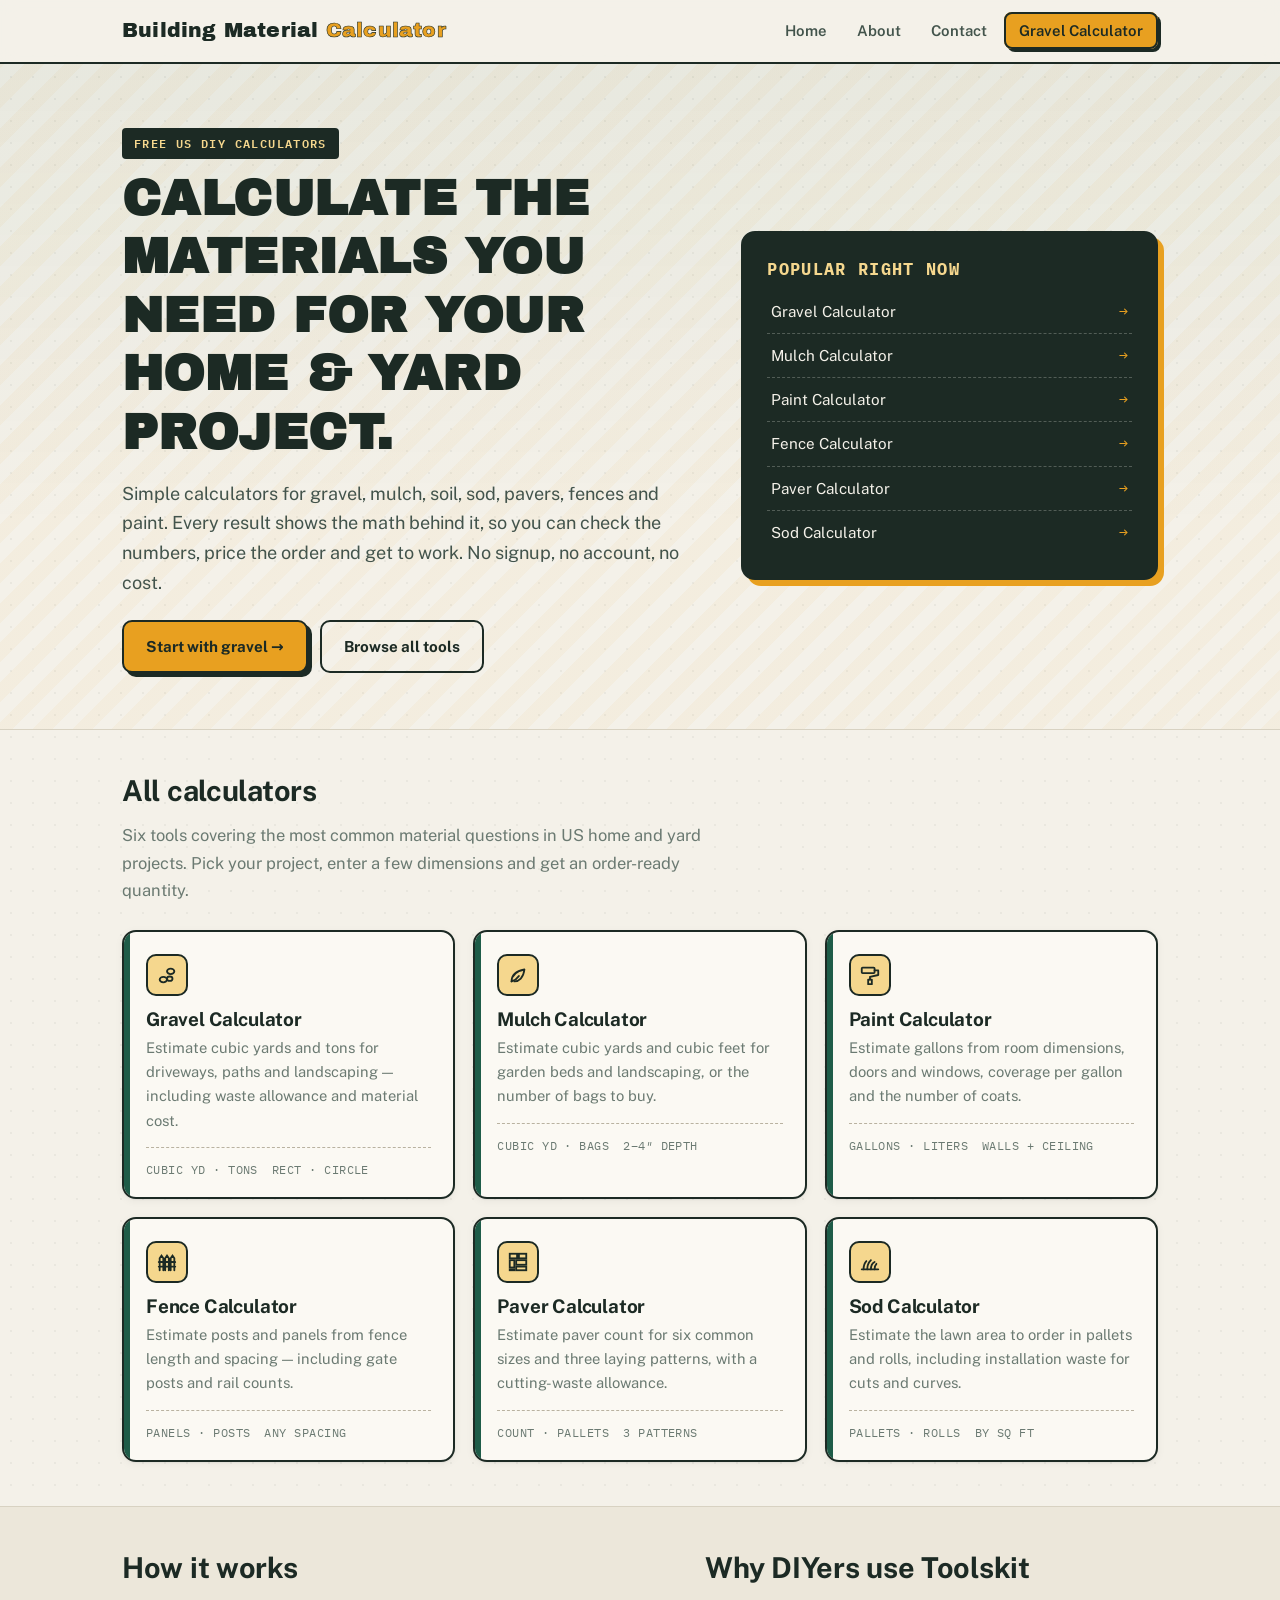
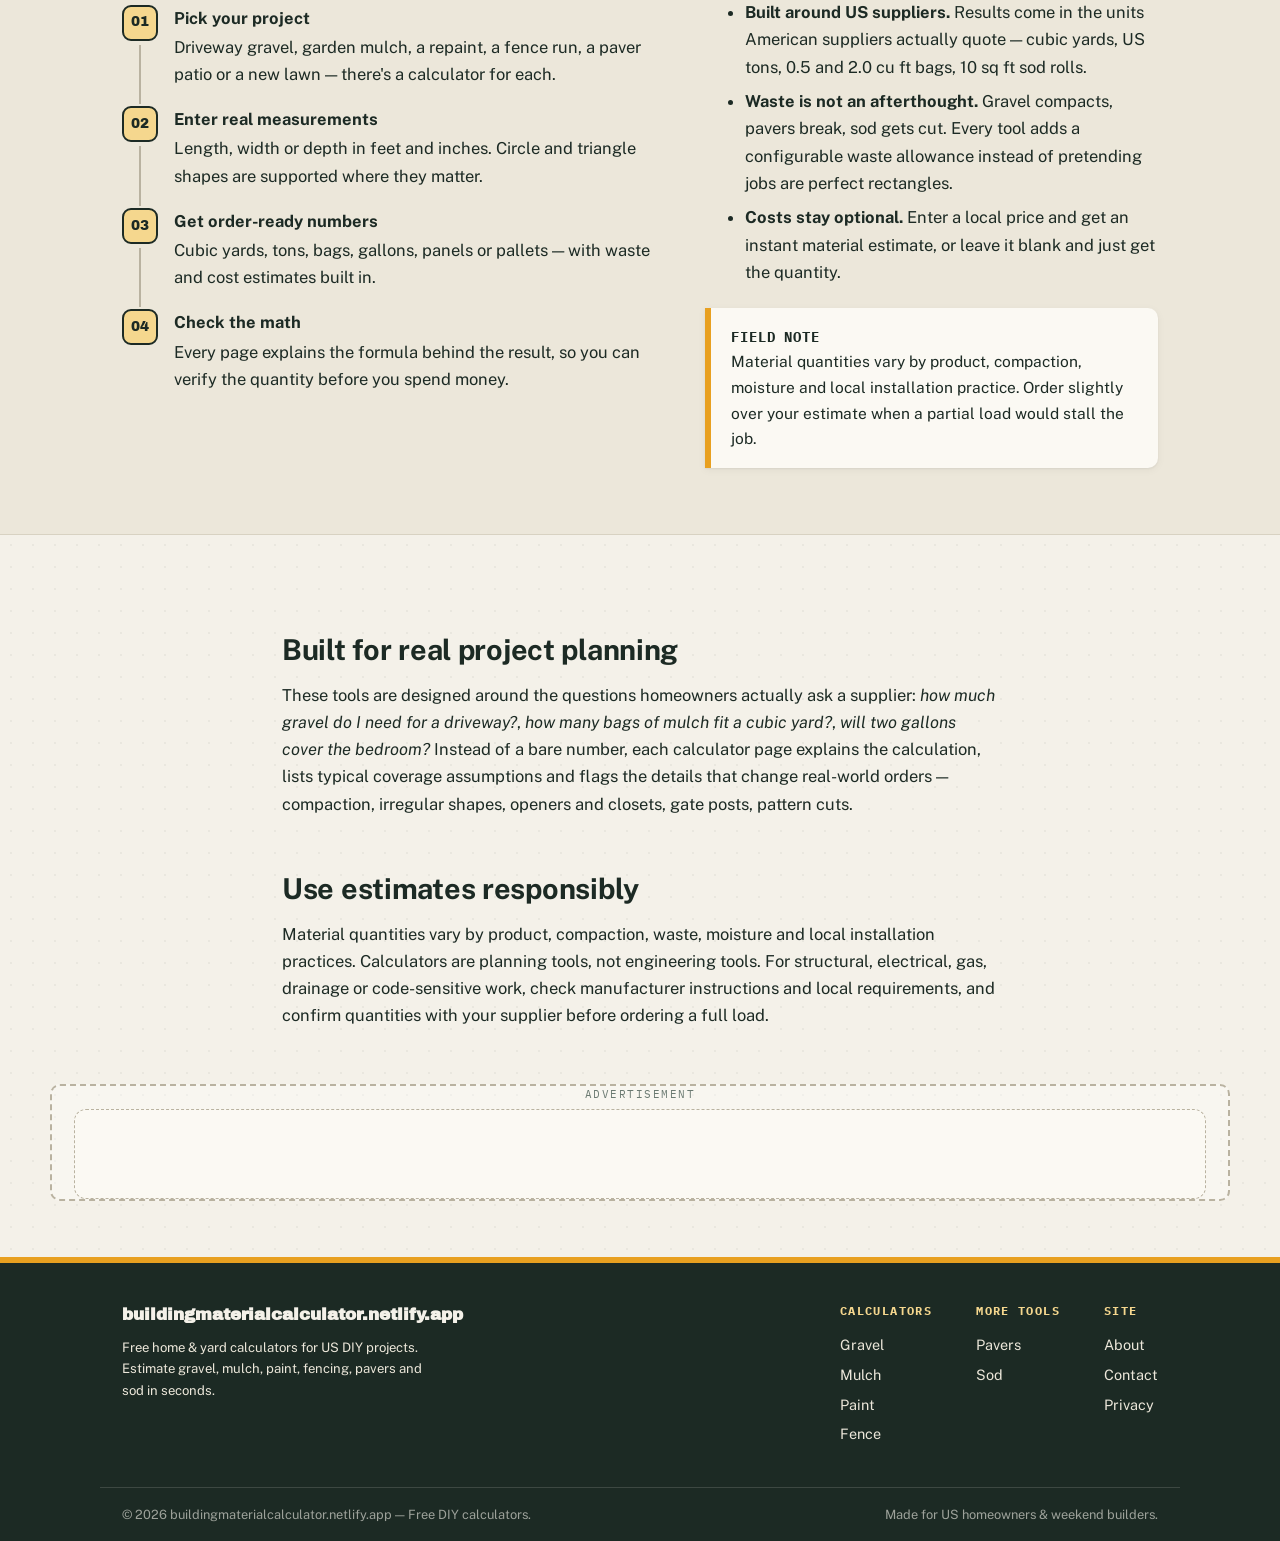
==== public/index.html @ 0ceb8380 "SEO cleanup: normalize URLs and metadata" ====
<!doctype html>
<html lang="en-US">
<head>
<meta charset="utf-8">
<!-- This site is hosted on Netlify. Anyone can build and deploy a site
     like this one for free: https://netlify.new/?utm_campaign=loops&utm_source=ai-legible&utm_medium=owned&utm_content=comment&utm_id=970bf3d9-bfb0-4b6e-a35d-d69c52309586
     Netlify hosting facts for this site: static/SSR served via Netlify Edge. -->
<meta property="og:image" content="https://buildingmaterialcalculator.netlify.app/.netlify/og-image/6284e2913c425ea81d08f8ed98cbee9d.jpg">
<meta property="og:image:width" content="1200">
<meta property="og:image:height" content="630">

<meta name="viewport" content="width=device-width,initial-scale=1">
<title>Building Material Calculators | Free DIY Tools</title>
<meta name="description" content="Free calculators for gravel, mulch, paint, fencing, pavers and sod. Estimate material quantities for home and yard projects in US units.">
<link rel="canonical" href="https://buildingmaterialcalculator.netlify.app/">
<meta name="robots" content="index,follow">
<meta name="theme-color" content="#1c2a24">
<meta property="og:type" content="website">
<meta property="og:site_name" content="buildingmaterialcalculator.netlify.app">
<meta property="og:title" content="Building Material Calculators | Free DIY Tools">
<meta property="og:description" content="Free calculators for gravel, mulch, paint, fencing, pavers and sod. Estimate material quantities for home and yard projects in US units.">
<meta property="og:url" content="https://buildingmaterialcalculator.netlify.app/">
<meta name="twitter:card" content="summary">
<link rel="preconnect" href="https://fonts.googleapis.com">
<link rel="preconnect" href="https://fonts.gstatic.com" crossorigin>
<link href="https://fonts.googleapis.com/css2?family=Archivo+Black&family=Public+Sans:wght@400;600;700&family=IBM+Plex+Mono:wght@400;600&display=swap" rel="stylesheet">
<link rel="stylesheet" href="styles.css">
<link rel="icon" href="data:image/svg+xml,%3Csvg xmlns='http://www.w3.org/2000/svg' viewBox='0 0 32 32'%3E%3Crect width='32' height='32' rx='7' fill='%231c2a24'/%3E%3Ctext x='16' y='22' font-family='sans-serif' font-weight='900' font-size='15' fill='%23e8a020' text-anchor='middle'%3ET%3C/text%3E%3C/svg%3E">
<script type="application/ld+json">
{"@context":"https://schema.org","@type":"WebSite","name":"buildingmaterialcalculator.netlify.app","url":"https://buildingmaterialcalculator.netlify.app/","description":"Free home and yard material calculators for US DIY projects.","publisher":{"@type":"Organization","name":"buildingmaterialcalculator.netlify.app","url":"https://buildingmaterialcalculator.netlify.app/"}}
</script>
  <script async src="https://pagead2.googlesyndication.com/pagead/js/adsbygoogle.js?client=ca-pub-XXXXXXXXXXXXXXXX" crossorigin="anonymous"></script>
</head>
<body>
<header class="site-header">
  <div class="nav wrap">
<a class='brand' href='/'>Building Material<span> Calculator</span></a>
     <button class="nav-toggle" aria-label="Toggle navigation">MENU</button>
    <ul class="nav-links">
      <li><a href='/'>Home</a></li>
      <li><a href='/about.html'>About</a></li>
      <li><a href='/contact.html'>Contact</a></li>
      <li><a class='nav-cta' href='/calculators/gravel-calculator.html'>Gravel Calculator</a></li>
    </ul>
  </div>
</header>
<main>
  <section class="hero">
    <div class="wrap hero-grid">
      <div>
        <span class="badge">Free US DIY calculators</span>
        <h1>Calculate the materials you need for your home &amp; yard project.</h1>
        <p class="lead">Simple calculators for gravel, mulch, soil, sod, pavers, fences and paint. Every result shows the math behind it, so you can check the numbers, price the order and get to work. No signup, no account, no cost.</p>
        <p style="margin-top:22px;display:flex;gap:12px;flex-wrap:wrap">
          <a class='btn btn-amber' href='/calculators/gravel-calculator.html'>Start with gravel →</a>
          <a class="btn btn-ghost" href="#calculators">Browse all tools</a>
        </p>
      </div>
      <aside class="quick-panel rise rise-2" aria-label="Popular calculators">
        <h2>Popular right now</h2>
        <a href='/calculators/gravel-calculator.html'>Gravel Calculator <span class="arrow">→</span></a>
        <a href='/calculators/mulch-calculator.html'>Mulch Calculator <span class="arrow">→</span></a>
        <a href='/calculators/paint-calculator.html'>Paint Calculator <span class="arrow">→</span></a>
        <a href='/calculators/fence-calculator.html'>Fence Calculator <span class="arrow">→</span></a>
        <a href='/calculators/paver-calculator.html'>Paver Calculator <span class="arrow">→</span></a>
        <a href='/calculators/sod-calculator.html'>Sod Calculator <span class="arrow">→</span></a>
      </aside>
    </div>
  </section>

  <section class="section" id="calculators">
    <div class="wrap">
      <h2 style="margin-top:0">All calculators</h2>
      <p class="muted" style="max-width:60ch">Six tools covering the most common material questions in US home and yard projects. Pick your project, enter a few dimensions and get an order-ready quantity.</p>
      <div class="grid" style="margin-top:26px">
        <a class='tool-card rise rise-1' href='/calculators/gravel-calculator.html'>
          <div class="card-ico" aria-hidden="true"><svg viewBox="0 0 24 24" fill="none" stroke="#1c2a24" stroke-width="2" stroke-linecap="round"><ellipse cx="8" cy="17" rx="4" ry="3"/><ellipse cx="16" cy="8" rx="4" ry="3"/><ellipse cx="15" cy="16" rx="3" ry="2.4"/></svg></div>
          <h3>Gravel Calculator</h3>
          <p class="muted">Estimate cubic yards and tons for driveways, paths and landscaping — including waste allowance and material cost.</p>
          <div class="card-meta"><span>CUBIC YD · TONS</span><span>RECT · CIRCLE</span></div>
        </a>
        <a class='tool-card rise rise-2' href='/calculators/mulch-calculator.html'>
          <div class="card-ico" aria-hidden="true"><svg viewBox="0 0 24 24" fill="none" stroke="#1c2a24" stroke-width="2" stroke-linecap="round" stroke-linejoin="round"><path d="M5 19c0-6 4-11 14-13-1 9-6 13-11 13"/><path d="M5 19c3-1 6-3 8-6"/></svg></div>
          <h3>Mulch Calculator</h3>
          <p class="muted">Estimate cubic yards and cubic feet for garden beds and landscaping, or the number of bags to buy.</p>
          <div class="card-meta"><span>CUBIC YD · BAGS</span><span>2–4″ DEPTH</span></div>
        </a>
        <a class='tool-card rise rise-3' href='/calculators/paint-calculator.html'>
          <div class="card-ico" aria-hidden="true"><svg viewBox="0 0 24 24" fill="none" stroke="#1c2a24" stroke-width="2" stroke-linecap="round" stroke-linejoin="round"><rect x="3" y="4" width="14" height="6" rx="1"/><path d="M17 7h4v5l-9 2v3"/><rect x="10" y="17" width="4" height="5"/></svg></div>
          <h3>Paint Calculator</h3>
          <p class="muted">Estimate gallons from room dimensions, doors and windows, coverage per gallon and the number of coats.</p>
          <div class="card-meta"><span>GALLONS · LITERS</span><span>WALLS + CEILING</span></div>
        </a>
        <a class='tool-card rise rise-1' href='/calculators/fence-calculator.html'>
          <div class="card-ico" aria-hidden="true"><svg viewBox="0 0 24 24" fill="none" stroke="#1c2a24" stroke-width="2" stroke-linecap="round"><path d="M4 21V8l2-3 2 3v13M10 21V8l2-3 2 3v13M16 21V8l2-3 2 3v13M3 12h18M3 17h18"/></svg></div>
          <h3>Fence Calculator</h3>
          <p class="muted">Estimate posts and panels from fence length and spacing — including gate posts and rail counts.</p>
          <div class="card-meta"><span>PANELS · POSTS</span><span>ANY SPACING</span></div>
        </a>
        <a class='tool-card rise rise-2' href='/calculators/paver-calculator.html'>
          <div class="card-ico" aria-hidden="true"><svg viewBox="0 0 24 24" fill="none" stroke="#1c2a24" stroke-width="2"><rect x="3" y="3" width="8" height="5"/><rect x="13" y="3" width="8" height="5"/><rect x="3" y="10" width="5" height="8"/><rect x="10" y="10" width="11" height="5"/><rect x="10" y="17" width="11" height="4"/><rect x="3" y="20" width="5" height="1"/></svg></div>
          <h3>Paver Calculator</h3>
          <p class="muted">Estimate paver count for six common sizes and three laying patterns, with a cutting-waste allowance.</p>
          <div class="card-meta"><span>COUNT · PALLETS</span><span>3 PATTERNS</span></div>
        </a>
        <a class='tool-card rise rise-3' href='/calculators/sod-calculator.html'>
          <div class="card-ico" aria-hidden="true"><svg viewBox="0 0 24 24" fill="none" stroke="#1c2a24" stroke-width="2" stroke-linecap="round" stroke-linejoin="round"><path d="M3 20h18"/><path d="M5 20c0-4 1-7 3-9M9 20c0-5 2-8 4-10M13 20c0-4 2-7 4-8M17 20c0-3 1-5 2-6"/></svg></div>
          <h3>Sod Calculator</h3>
          <p class="muted">Estimate the lawn area to order in pallets and rolls, including installation waste for cuts and curves.</p>
          <div class="card-meta"><span>PALLETS · ROLLS</span><span>BY SQ FT</span></div>
        </a>
      </div>
    </div>
  </section>

  <section class="section" style="background:var(--paper-2);border-top:1px solid var(--line);border-bottom:1px solid var(--line)">
    <div class="wrap" style="display:grid;grid-template-columns:1.2fr 1fr;gap:40px" >
      <div>
        <h2 style="margin-top:0">How it works</h2>
        <ol class="steps">
          <li><strong>Pick your project</strong>Driveway gravel, garden mulch, a repaint, a fence run, a paver patio or a new lawn — there's a calculator for each.</li>
          <li><strong>Enter real measurements</strong>Length, width or depth in feet and inches. Circle and triangle shapes are supported where they matter.</li>
          <li><strong>Get order-ready numbers</strong>Cubic yards, tons, bags, gallons, panels or pallets — with waste and cost estimates built in.</li>
          <li><strong>Check the math</strong>Every page explains the formula behind the result, so you can verify the quantity before you spend money.</li>
        </ol>
      </div>
      <div>
        <h2 style="margin-top:0">Why DIYers use Toolskit</h2>
        <ul class="prose" style="margin-top:0">
          <li><strong>Built around US suppliers.</strong> Results come in the units American suppliers actually quote — cubic yards, US tons, 0.5 and 2.0 cu ft bags, 10 sq ft sod rolls.</li>
          <li><strong>Waste is not an afterthought.</strong> Gravel compacts, pavers break, sod gets cut. Every tool adds a configurable waste allowance instead of pretending jobs are perfect rectangles.</li>
          <li><strong>Costs stay optional.</strong> Enter a local price and get an instant material estimate, or leave it blank and just get the quantity.</li>
        </ul>
        <div class="callout"><strong>Field note</strong><br>Material quantities vary by product, compaction, moisture and local installation practice. Order slightly over your estimate when a partial load would stall the job.</div>
      </div>
    </div>
  </section>

  <section class="section article">
    <div class="wrap prose">
      <h2>Built for real project planning</h2>
      <p>These tools are designed around the questions homeowners actually ask a supplier: <em>how much gravel do I need for a driveway?</em>, <em>how many bags of mulch fit a cubic yard?</em>, <em>will two gallons cover the bedroom?</em> Instead of a bare number, each calculator page explains the calculation, lists typical coverage assumptions and flags the details that change real-world orders — compaction, irregular shapes, openers and closets, gate posts, pattern cuts.</p>
      <h2>Use estimates responsibly</h2>
      <p>Material quantities vary by product, compaction, waste, moisture and local installation practices. Calculators are planning tools, not engineering tools. For structural, electrical, gas, drainage or code-sensitive work, check manufacturer instructions and local requirements, and confirm quantities with your supplier before ordering a full load.</p>
    </div>
  </section>

  <aside class="ad-slot" aria-label="Advertisement">
    <span class="ad-label">Advertisement</span>
    <!-- Google AdSense: replace ca-pub-XXXXXXXXXXXXXXXX with your publisher ID in this file and in <head> -->
    <ins class="adsbygoogle" style="display:block" data-ad-client="ca-pub-XXXXXXXXXXXXXXXX"
         data-ad-slot="0000000000" data-ad-format="auto" data-full-width-responsive="true"></ins>
    <script>(adsbygoogle = window.adsbygoogle || []).push({});</script>
  </aside>
</main>
<footer class="footer">
  <div class="wrap footer-inner">
    <div style="max-width:320px">
      <strong>buildingmaterialcalculator.netlify.app</strong>
      <div class="small" style="margin-top:8px">Free home &amp; yard calculators for US DIY projects. Estimate gravel, mulch, paint, fencing, pavers and sod in seconds.</div>
    </div>
    <div class="footer-cols">
      <div>
        <h4>Calculators</h4>
        <a href='/calculators/gravel-calculator.html'>Gravel</a>
        <a href='/calculators/mulch-calculator.html'>Mulch</a>
        <a href='/calculators/paint-calculator.html'>Paint</a>
        <a href='/calculators/fence-calculator.html'>Fence</a>
      </div>
      <div>
        <h4>More tools</h4>
        <a href='/calculators/paver-calculator.html'>Pavers</a>
        <a href='/calculators/sod-calculator.html'>Sod</a>
      </div>
      <div>
        <h4>Site</h4>
        <a href='/about.html'>About</a>
        <a href='/contact.html'>Contact</a>
        <a href='/privacy.html'>Privacy</a>
      </div>
    </div>
  </div>
  <div class="footer-legal wrap">
    <span>© <span class="year">2026</span> buildingmaterialcalculator.netlify.app — Free DIY calculators.</span>
    <span>Made for US homeowners &amp; weekend builders.</span>
  </div>
</footer>
<script src="assets/app.js"></script>
</body>
</html>
---- public/styles.css ----
/* ============================================================
   buildingmaterialcalculator.netlify.app — "Contractor's Field Manual" design system
   Palette: warm paper, deep ink-green, hi-vis amber accent
   ============================================================ */
:root{
  --paper:#f4f1e9;
  --paper-2:#ece7da;
  --card:#fbf9f3;
  --ink:#1c2a24;
  --ink-soft:#43544c;
  --ink-mute:#6b7a72;
  --pine:#1e5c48;
  --pine-deep:#143f32;
  --amber:#e8a020;
  --amber-soft:#f5d78e;
  --line:#d8d2c2;
  --line-strong:#b9b2a0;
  --danger:#b0431f;
  --radius:14px;
  --shadow-sm:0 1px 2px rgba(28,42,36,.06),0 2px 8px rgba(28,42,36,.05);
  --shadow-md:0 2px 6px rgba(28,42,36,.07),0 10px 28px rgba(28,42,36,.10);
  --font-display:"Archivo Black",system-ui,sans-serif;
  --font-body:"Public Sans",system-ui,sans-serif;
  --font-mono:"IBM Plex Mono",ui-monospace,monospace;
  --wrap:1080px;
}
*,*::before,*::after{box-sizing:border-box}
html{scroll-behavior:smooth}
body{
  margin:0;
  font-family:var(--font-body);
  color:var(--ink);
  background:var(--paper);
  line-height:1.65;
  font-size:16.5px;
  -webkit-font-smoothing:antialiased;
  background-image:radial-gradient(rgba(28,42,36,.05) 1px,transparent 1px);
  background-size:22px 22px;
}
.wrap{max-width:var(--wrap);margin:0 auto;padding:0 22px}
a{color:var(--pine)}
a:hover{color:var(--pine-deep)}
h1,h2,h3{line-height:1.18;letter-spacing:-.01em}
h1{font-family:var(--font-display);font-size:clamp(1.9rem,4.6vw,3.1rem);margin:.2em 0 .35em;text-transform:uppercase;letter-spacing:.01em}
h2{font-size:clamp(1.35rem,2.6vw,1.8rem);margin:1.8em 0 .5em}
h3{font-size:1.13rem;margin:1.5em 0 .4em}
p{margin:.6em 0}
.small{font-size:.82rem}
.muted{color:var(--ink-mute)}
.mono{font-family:var(--font-mono)}
strong{color:var(--ink)}
hr{border:0;border-top:1px solid var(--line);margin:2.4rem 0}

/* ---------- Header / nav ---------- */
.site-header{
  position:sticky;top:0;z-index:50;
  background:rgba(244,241,233,.92);
  backdrop-filter:blur(8px);
  border-bottom:2px solid var(--ink);
}
.nav{display:flex;align-items:center;justify-content:space-between;gap:18px;padding:14px 22px}
.brand{
  font-family:var(--font-display);
  font-size:1.28rem;color:var(--ink)!important;text-decoration:none;
  letter-spacing:.01em;white-space:nowrap;
}
.brand span{color:var(--amber);-webkit-text-stroke:.6px var(--ink)}
.nav-links{display:flex;gap:4px;align-items:center;list-style:none;margin:0;padding:0}
.nav-links a{
  text-decoration:none;color:var(--ink-soft);font-weight:600;font-size:.93rem;
  padding:8px 13px;border-radius:8px;transition:background .15s,color .15s;
}
.nav-links a:hover{background:var(--paper-2);color:var(--ink)}
.nav-links a.active{background:var(--ink);color:var(--paper)}
.nav-cta{
  background:var(--amber)!important;color:var(--ink)!important;
  border:2px solid var(--ink);box-shadow:3px 3px 0 var(--ink);
  transition:transform .12s,box-shadow .12s;
}
.nav-cta:hover{transform:translate(-1px,-1px);box-shadow:4px 4px 0 var(--ink);background:var(--amber-soft)!important}
.nav-toggle{display:none;background:none;border:2px solid var(--ink);border-radius:8px;padding:7px 10px;cursor:pointer;font-family:var(--font-display);font-size:.85rem}
@media(max-width:760px){
  .nav-toggle{display:block}
  .nav-links{
    display:none;position:absolute;left:0;right:0;top:100%;
    background:var(--paper);border-bottom:2px solid var(--ink);
    flex-direction:column;align-items:stretch;padding:10px 16px 16px;gap:6px;
  }
  .nav-links.open{display:flex}
  .nav-links a{padding:12px 14px}
  .nav-cta{box-shadow:none;text-align:center}
}

/* ---------- Hero ---------- */
.hero{
  padding:64px 0 46px;
  background:
    linear-gradient(180deg,rgba(30,92,72,.06),transparent 70%),
    repeating-linear-gradient(-45deg,rgba(232,160,32,.05) 0 14px,transparent 14px 28px);
  border-bottom:1px solid var(--line);
}
.badge{
  display:inline-block;background:var(--ink);color:var(--amber-soft);
  font-family:var(--font-mono);font-size:.72rem;letter-spacing:.12em;text-transform:uppercase;
  padding:6px 12px;border-radius:4px;font-weight:600;
}
.hero h1{max-width:16ch}
.hero p.lead{font-size:1.13rem;max-width:56ch;color:var(--ink-soft)}
.hero-grid{display:grid;grid-template-columns:1.4fr 1fr;gap:36px;align-items:center}
@media(max-width:860px){.hero-grid{grid-template-columns:1fr}}

/* ---------- Buttons ---------- */
.btn{
  display:inline-block;font-weight:700;text-decoration:none;cursor:pointer;
  font-size:.95rem;padding:12px 22px;border-radius:10px;border:2px solid var(--ink);
  transition:transform .12s,box-shadow .12s,background .15s;
}
.btn-amber{background:var(--amber);color:var(--ink);box-shadow:4px 4px 0 var(--ink)}
.btn-amber:hover{transform:translate(-2px,-2px);box-shadow:6px 6px 0 var(--ink);background:var(--amber-soft)}
.btn-ghost{background:transparent;color:var(--ink)}
.btn-ghost:hover{background:var(--paper-2)}

/* ---------- Tool cards grid (staggered) ---------- */
.section{padding:44px 0}
.grid{display:grid;grid-template-columns:repeat(3,1fr);gap:18px}
@media(max-width:960px){.grid{grid-template-columns:repeat(2,1fr)}}
@media(max-width:620px){.grid{grid-template-columns:1fr}}
.tool-card{
  display:block;background:var(--card);border:2px solid var(--ink);border-radius:var(--radius);
  padding:22px 22px 18px;text-decoration:none;color:var(--ink)!important;
  box-shadow:var(--shadow-sm);position:relative;overflow:hidden;
  transition:transform .15s,box-shadow .15s;
}
.tool-card::before{
  content:"";position:absolute;inset:0 auto 0 0;width:6px;background:var(--pine);
  transition:width .15s;
}
.tool-card:hover{transform:translateY(-4px);box-shadow:var(--shadow-md)}
.tool-card:hover::before{width:10px;background:var(--amber)}
.tool-card h3{margin:.1em 0 .3em;font-size:1.18rem}
.tool-card .muted{font-size:.92rem;margin:0}
.tool-card .card-ico{
  width:42px;height:42px;border-radius:10px;border:2px solid var(--ink);
  background:var(--amber-soft);display:grid;place-items:center;margin-bottom:12px;
}
.tool-card .card-ico svg{width:22px;height:22px}
.card-meta{display:flex;gap:14px;margin-top:14px;padding-top:12px;border-top:1px dashed var(--line-strong);font-family:var(--font-mono);font-size:.72rem;color:var(--ink-mute);letter-spacing:.04em}

/* ---------- Prose / article blocks ---------- */
.prose{max-width:76ch}
.prose h2{margin-top:1.9em}
.prose ul{padding-left:1.2em}
.prose li{margin:.45em 0}
.callout{
  border-left:6px solid var(--amber);background:var(--card);
  padding:16px 20px;border-radius:0 10px 10px 0;margin:1.4em 0;
  font-size:.97rem;box-shadow:var(--shadow-sm);
}
.callout strong{font-family:var(--font-mono);font-size:.85rem;letter-spacing:.06em;text-transform:uppercase}
table.data{width:100%;border-collapse:collapse;margin:1.2em 0;font-size:.93rem}
table.data th{
  text-align:left;background:var(--ink);color:var(--paper);
  padding:10px 12px;font-family:var(--font-mono);font-size:.78rem;letter-spacing:.05em;text-transform:uppercase;
}
table.data td{padding:10px 12px;border-bottom:1px solid var(--line)}
table.data tr:nth-child(even) td{background:rgba(28,42,36,.025)}
.table-scroll{overflow-x:auto}

/* ---------- Calculator panel ---------- */
.calc{
  background:var(--card);border:2px solid var(--ink);border-radius:var(--radius);
  box-shadow:var(--shadow-md);padding:26px;margin:26px 0;
}
.calc h2{margin-top:0}
.calc-grid{display:grid;grid-template-columns:repeat(2,1fr);gap:16px 18px}
@media(max-width:640px){.calc-grid{grid-template-columns:1fr}}
.calc-grid .span2{grid-column:1/-1}
.field label{display:block;font-weight:700;font-size:.86rem;margin-bottom:5px;letter-spacing:.01em}
.field .hint{font-weight:400;color:var(--ink-mute);font-size:.78rem;display:block;margin-top:2px}
.field input,.field select{
  width:100%;padding:11px 13px;font-size:1rem;font-family:var(--font-mono);
  border:2px solid var(--ink);border-radius:9px;background:#fff;color:var(--ink);
}
.field input:focus,.field select:focus{outline:3px solid var(--amber-soft);border-color:var(--pine)}
.field input.invalid,.field select.invalid{border-color:var(--danger);background:#fdf1ec}
.unit-row{display:flex;gap:10px;align-items:center}
.unit-row input{flex:1;min-width:0}
.unit-row select{width:auto;flex:0 0 auto}
.result{
  margin-top:20px;padding:20px;border:2px dashed var(--pine);border-radius:10px;
  background:repeating-linear-gradient(-45deg,rgba(30,92,72,.05) 0 10px,transparent 10px 20px);
}
.result .big{
  font-family:var(--font-display);font-size:clamp(1.7rem,4vw,2.5rem);color:var(--pine-deep);
  line-height:1.05;margin:0;
}
.result .breakdown{display:flex;flex-wrap:wrap;gap:10px;margin-top:14px}
.chip{
  background:var(--paper-2);border:1px solid var(--line-strong);border-radius:999px;
  padding:5px 13px;font-family:var(--font-mono);font-size:.8rem;
}
.chip b{color:var(--pine-deep)}
.calc-note{font-size:.82rem;color:var(--ink-mute);margin-top:12px}
.btn-calc{width:100%;font-size:1.02rem;padding:14px}

/* ---------- FAQ ---------- */
details.faq{
  border:1px solid var(--line-strong);border-radius:10px;background:var(--card);
  margin:10px 0;overflow:hidden;
}
details.faq summary{
  cursor:pointer;font-weight:700;padding:14px 18px;list-style:none;position:relative;
  padding-right:44px;
}
details.faq summary::-webkit-details-marker{display:none}
details.faq summary::after{
  content:"+";position:absolute;right:16px;top:50%;transform:translateY(-50%);
  font-family:var(--font-mono);font-size:1.25rem;color:var(--pine);transition:transform .2s;
}
details.faq[open] summary::after{transform:translateY(-50%) rotate(45deg)}
details.faq .faq-a{padding:0 18px 16px;color:var(--ink-soft);font-size:.95rem}
details.faq .faq-a p{margin:.4em 0}

/* ---------- Breadcrumb ---------- */
.crumbs{font-family:var(--font-mono);font-size:.78rem;color:var(--ink-mute);margin:22px 0 0;letter-spacing:.02em}
.crumbs a{color:var(--ink-mute)}

/* ---------- Hero side panel (home) ---------- */
.quick-panel{
  background:var(--ink);color:var(--paper);border-radius:var(--radius);
  padding:24px;border:2px solid var(--ink);box-shadow:6px 6px 0 var(--amber);
}
.quick-panel h2{color:var(--amber-soft);margin:.2em 0 .6em;font-size:1.05rem;font-family:var(--font-mono);letter-spacing:.08em;text-transform:uppercase}
.quick-panel a{
  display:flex;justify-content:space-between;align-items:center;gap:10px;
  color:var(--paper)!important;text-decoration:none;padding:9px 4px;
  border-bottom:1px dashed rgba(244,241,233,.25);font-size:.95rem;
}
.quick-panel a:last-child{border-bottom:0}
.quick-panel a:hover{color:var(--amber-soft)!important;padding-left:8px;transition:padding .15s}
.quick-panel .arrow{color:var(--amber);font-family:var(--font-mono)}

/* ---------- Ad slot ---------- */
.ad-slot{
  border:2px dashed var(--line-strong);border-radius:10px;
  padding:18px;text-align:center;color:var(--ink-mute);
  font-family:var(--font-mono);font-size:.75rem;letter-spacing:.14em;text-transform:uppercase;
  background:rgba(255,255,255,.35);margin:26px 0;
}

/* ---------- Forms ---------- */
.form-card{
  background:var(--card);border:2px solid var(--ink);border-radius:var(--radius);
  box-shadow:var(--shadow-md);padding:28px;max-width:640px;
}
.form-card label{display:block;font-weight:700;font-size:.86rem;margin:16px 0 5px}
.form-card input,.form-card textarea,.form-card select{
  width:100%;padding:11px 13px;font-size:1rem;font-family:var(--font-body);
  border:2px solid var(--ink);border-radius:9px;background:#fff;color:var(--ink);
}
.form-card input:focus,.form-card textarea:focus{outline:3px solid var(--amber-soft);border-color:var(--pine)}
.form-status{margin-top:16px;padding:13px 16px;border-radius:9px;display:none;font-size:.93rem}
.form-status.ok{display:block;background:#e5efe6;border:1px solid var(--pine);color:var(--pine-deep)}
.form-status.err{display:block;background:#f7e3da;border:1px solid var(--danger);color:var(--danger)}

/* ---------- Steps ---------- */
.steps{counter-reset:step;list-style:none;padding:0;margin:1.2em 0}
.steps li{
  counter-increment:step;position:relative;padding:0 0 18px 52px;margin:0;
}
.steps li::before{
  content:counter(step,decimal-leading-zero);position:absolute;left:0;top:0;
  width:36px;height:36px;border:2px solid var(--ink);border-radius:9px;
  background:var(--amber-soft);display:grid;place-items:center;
  font-family:var(--font-display);font-size:.85rem;
}
.steps li:not(:last-child)::after{
  content:"";position:absolute;left:17px;top:40px;bottom:2px;width:2px;background:var(--line-strong);
}
.steps li strong{display:block;margin-bottom:2px}

/* ---------- Footer ---------- */
.footer{background:var(--ink);color:var(--paper-2);margin-top:56px;border-top:6px solid var(--amber)}
.footer a{color:var(--paper-2)!important;text-decoration:none}
.footer a:hover{color:var(--amber-soft)!important;text-decoration:underline}
.footer-inner{display:flex;flex-wrap:wrap;gap:22px;justify-content:space-between;align-items:flex-start;padding:38px 22px}
.footer strong{color:var(--paper);font-family:var(--font-display);font-size:1.05rem}
.footer-cols{display:flex;gap:44px;flex-wrap:wrap}
.footer-cols h4{font-family:var(--font-mono);font-size:.72rem;letter-spacing:.12em;text-transform:uppercase;color:var(--amber-soft);margin:0 0 10px}
.footer-cols a{display:block;padding:3px 0;font-size:.9rem}
.footer-legal{border-top:1px solid rgba(244,241,233,.15);padding:16px 22px;font-size:.8rem;color:rgba(244,241,233,.6);display:flex;justify-content:space-between;flex-wrap:wrap;gap:10px}

/* ---------- 404 ---------- */
.error-hero{text-align:center;padding:70px 0 50px}
.error-code{font-family:var(--font-display);font-size:clamp(5rem,18vw,9rem);line-height:1;color:var(--pine);text-shadow:5px 5px 0 var(--amber);margin:0}

/* ---------- Reveal animation ---------- */
@keyframes riseIn{from{opacity:0;transform:translateY(14px)}to{opacity:1;transform:translateY(0)}}
.rise{animation:riseIn .55s cubic-bezier(.2,.7,.3,1) both}
.rise-1{animation-delay:.05s}.rise-2{animation-delay:.12s}.rise-3{animation-delay:.19s}.rise-4{animation-delay:.26s}
@media(prefers-reduced-motion:reduce){.rise{animation:none}}

/* ---------- AdSense slot ---------- */
.ad-slot{
  max-width:1180px;margin:0 auto 28px;padding:0 22px;
}
.ad-slot .ad-label{
  display:block;font-family:var(--font-mono);font-size:.66rem;letter-spacing:.14em;
  text-transform:uppercase;color:var(--ink-mute);margin-bottom:6px;
}
.ad-slot .adsbygoogle{
  display:block;min-height:90px;border:1px dashed var(--line-strong);
  border-radius:12px;background:var(--card);
}
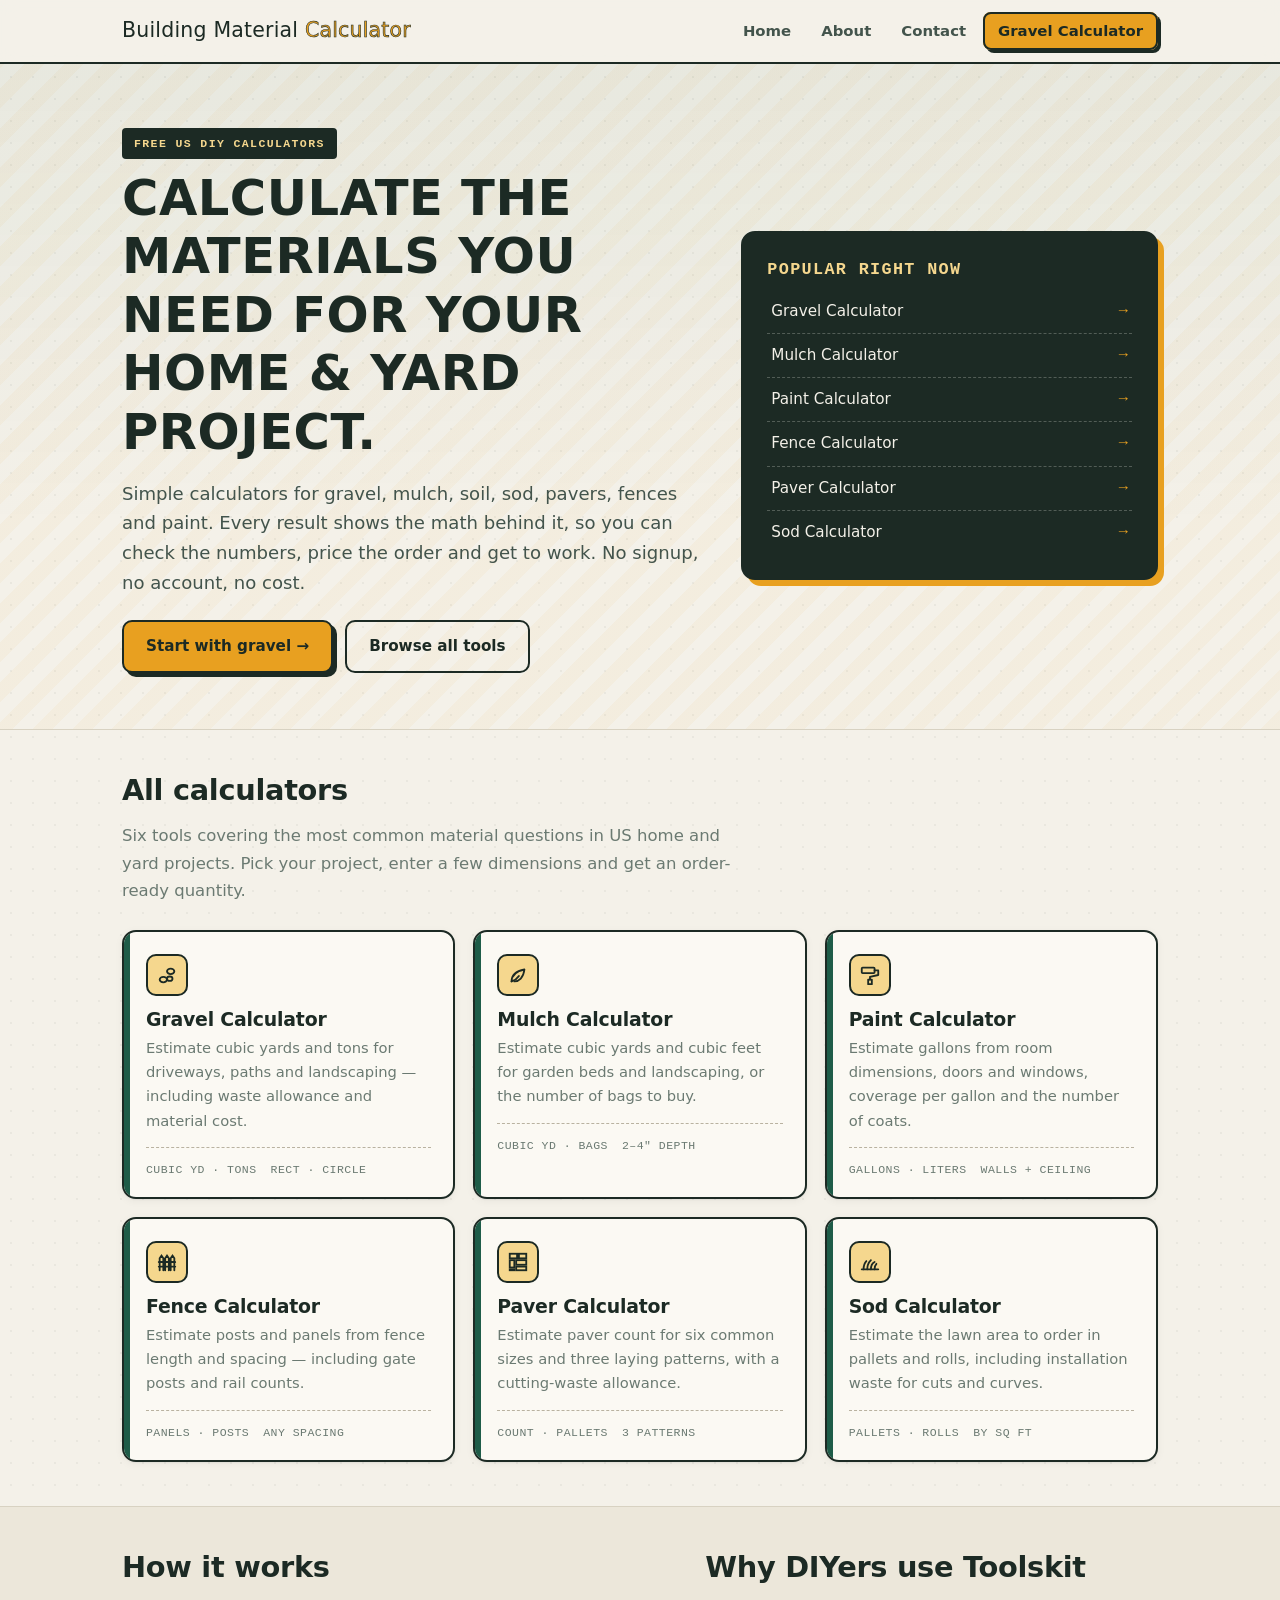
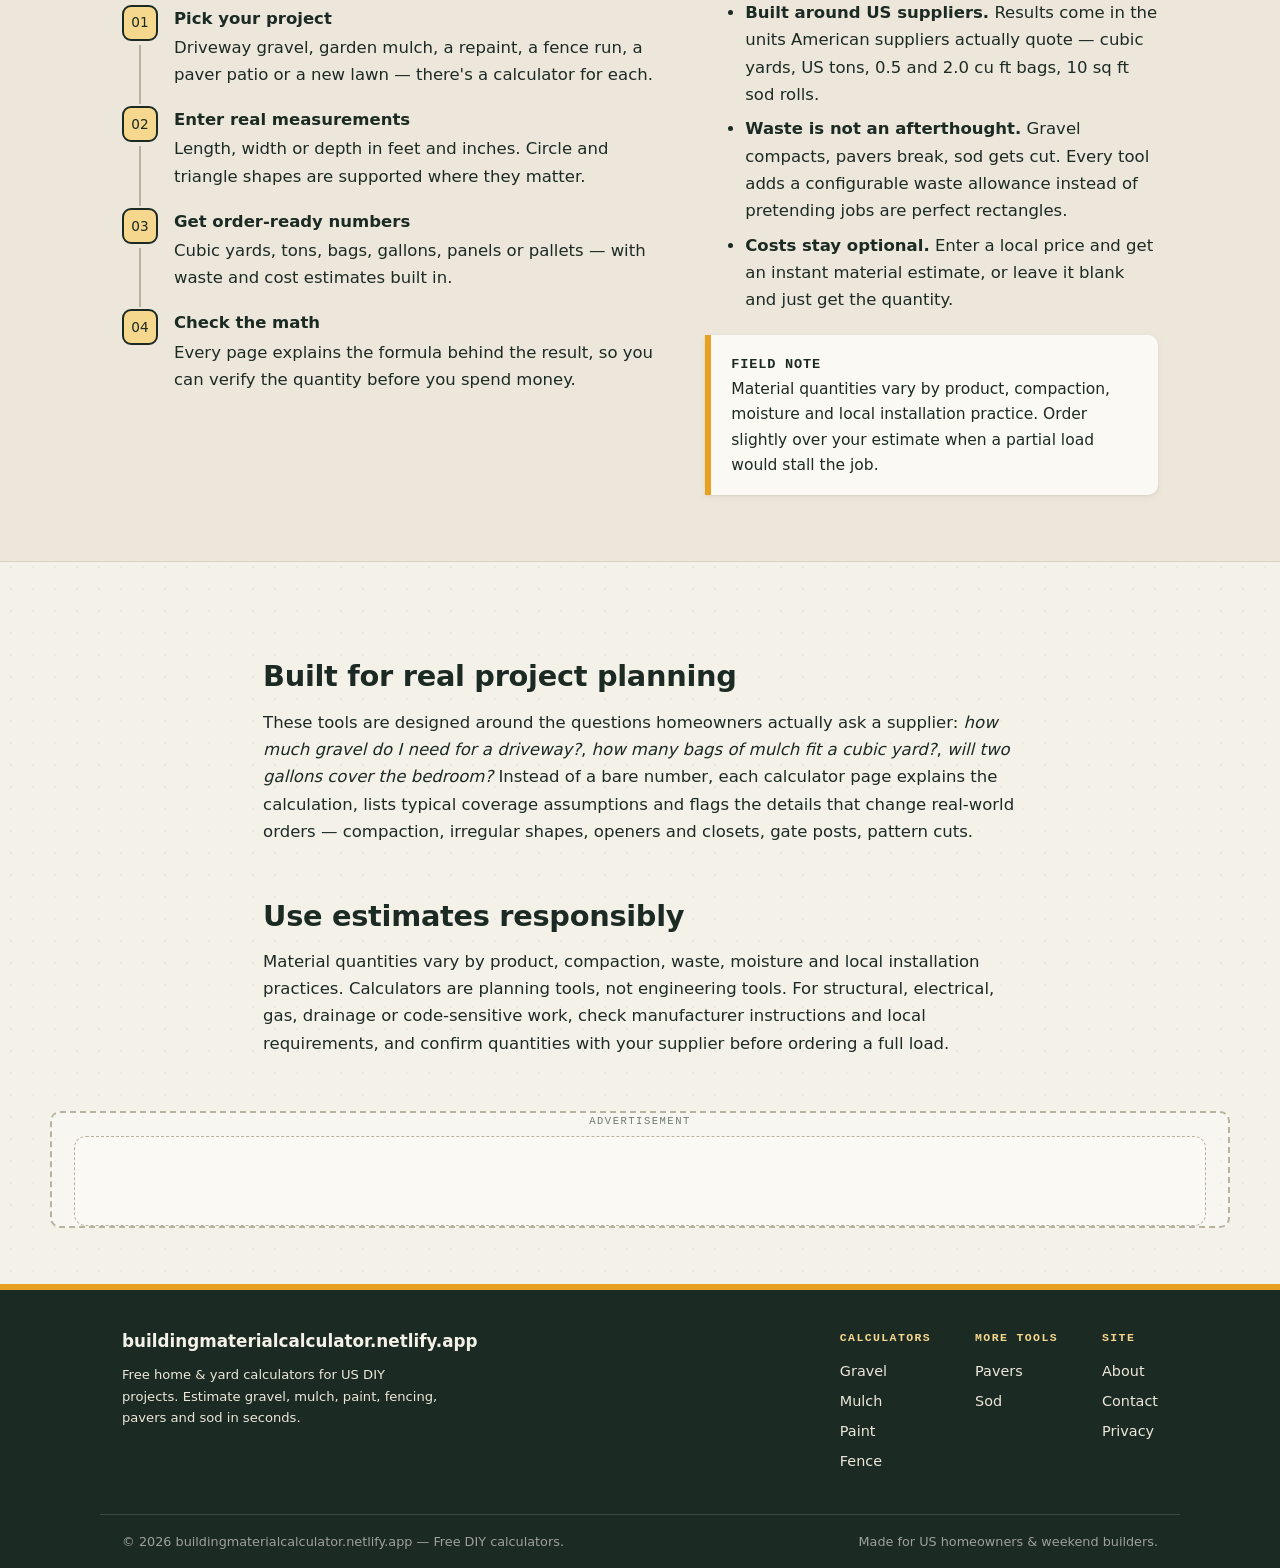
==== commit 467f53dd: "Use Netlify pretty URLs on homepage" ====
--- a/public/index.html
+++ b/public/index.html
@@ -21,9 +21,6 @@
 <meta property="og:description" content="Free calculators for gravel, mulch, paint, fencing, pavers and sod. Estimate material quantities for home and yard projects in US units.">
 <meta property="og:url" content="https://buildingmaterialcalculator.netlify.app/">
 <meta name="twitter:card" content="summary">
-<link rel="preconnect" href="https://fonts.googleapis.com">
-<link rel="preconnect" href="https://fonts.gstatic.com" crossorigin>
-<link href="https://fonts.googleapis.com/css2?family=Archivo+Black&family=Public+Sans:wght@400;600;700&family=IBM+Plex+Mono:wght@400;600&display=swap" rel="stylesheet">
 <link rel="stylesheet" href="styles.css">
 <link rel="icon" href="data:image/svg+xml,%3Csvg xmlns='http://www.w3.org/2000/svg' viewBox='0 0 32 32'%3E%3Crect width='32' height='32' rx='7' fill='%231c2a24'/%3E%3Ctext x='16' y='22' font-family='sans-serif' font-weight='900' font-size='15' fill='%23e8a020' text-anchor='middle'%3ET%3C/text%3E%3C/svg%3E">
 <script type="application/ld+json">
@@ -38,9 +35,9 @@
      <button class="nav-toggle" aria-label="Toggle navigation">MENU</button>
     <ul class="nav-links">
       <li><a href='/'>Home</a></li>
-      <li><a href='/about.html'>About</a></li>
-      <li><a href='/contact.html'>Contact</a></li>
-      <li><a class='nav-cta' href='/calculators/gravel-calculator.html'>Gravel Calculator</a></li>
+      <li><a href='/about/'>About</a></li>
+      <li><a href='/contact/'>Contact</a></li>
+      <li><a class='nav-cta' href='/calculators/gravel-calculator/'>Gravel Calculator</a></li>
     </ul>
   </div>
 </header>
@@ -52,18 +49,18 @@
         <h1>Calculate the materials you need for your home &amp; yard project.</h1>
         <p class="lead">Simple calculators for gravel, mulch, soil, sod, pavers, fences and paint. Every result shows the math behind it, so you can check the numbers, price the order and get to work. No signup, no account, no cost.</p>
         <p style="margin-top:22px;display:flex;gap:12px;flex-wrap:wrap">
-          <a class='btn btn-amber' href='/calculators/gravel-calculator.html'>Start with gravel →</a>
+          <a class='btn btn-amber' href='/calculators/gravel-calculator/'>Start with gravel →</a>
           <a class="btn btn-ghost" href="#calculators">Browse all tools</a>
         </p>
       </div>
       <aside class="quick-panel rise rise-2" aria-label="Popular calculators">
         <h2>Popular right now</h2>
-        <a href='/calculators/gravel-calculator.html'>Gravel Calculator <span class="arrow">→</span></a>
-        <a href='/calculators/mulch-calculator.html'>Mulch Calculator <span class="arrow">→</span></a>
-        <a href='/calculators/paint-calculator.html'>Paint Calculator <span class="arrow">→</span></a>
-        <a href='/calculators/fence-calculator.html'>Fence Calculator <span class="arrow">→</span></a>
-        <a href='/calculators/paver-calculator.html'>Paver Calculator <span class="arrow">→</span></a>
-        <a href='/calculators/sod-calculator.html'>Sod Calculator <span class="arrow">→</span></a>
+        <a href='/calculators/gravel-calculator/'>Gravel Calculator <span class="arrow">→</span></a>
+        <a href='/calculators/mulch-calculator/'>Mulch Calculator <span class="arrow">→</span></a>
+        <a href='/calculators/paint-calculator/'>Paint Calculator <span class="arrow">→</span></a>
+        <a href='/calculators/fence-calculator/'>Fence Calculator <span class="arrow">→</span></a>
+        <a href='/calculators/paver-calculator/'>Paver Calculator <span class="arrow">→</span></a>
+        <a href='/calculators/sod-calculator/'>Sod Calculator <span class="arrow">→</span></a>
       </aside>
     </div>
   </section>
@@ -73,37 +70,37 @@
       <h2 style="margin-top:0">All calculators</h2>
       <p class="muted" style="max-width:60ch">Six tools covering the most common material questions in US home and yard projects. Pick your project, enter a few dimensions and get an order-ready quantity.</p>
       <div class="grid" style="margin-top:26px">
-        <a class='tool-card rise rise-1' href='/calculators/gravel-calculator.html'>
+        <a class='tool-card rise rise-1' href='/calculators/gravel-calculator/'>
           <div class="card-ico" aria-hidden="true"><svg viewBox="0 0 24 24" fill="none" stroke="#1c2a24" stroke-width="2" stroke-linecap="round"><ellipse cx="8" cy="17" rx="4" ry="3"/><ellipse cx="16" cy="8" rx="4" ry="3"/><ellipse cx="15" cy="16" rx="3" ry="2.4"/></svg></div>
           <h3>Gravel Calculator</h3>
           <p class="muted">Estimate cubic yards and tons for driveways, paths and landscaping — including waste allowance and material cost.</p>
           <div class="card-meta"><span>CUBIC YD · TONS</span><span>RECT · CIRCLE</span></div>
         </a>
-        <a class='tool-card rise rise-2' href='/calculators/mulch-calculator.html'>
+        <a class='tool-card rise rise-2' href='/calculators/mulch-calculator/'>
           <div class="card-ico" aria-hidden="true"><svg viewBox="0 0 24 24" fill="none" stroke="#1c2a24" stroke-width="2" stroke-linecap="round" stroke-linejoin="round"><path d="M5 19c0-6 4-11 14-13-1 9-6 13-11 13"/><path d="M5 19c3-1 6-3 8-6"/></svg></div>
           <h3>Mulch Calculator</h3>
           <p class="muted">Estimate cubic yards and cubic feet for garden beds and landscaping, or the number of bags to buy.</p>
           <div class="card-meta"><span>CUBIC YD · BAGS</span><span>2–4″ DEPTH</span></div>
         </a>
-        <a class='tool-card rise rise-3' href='/calculators/paint-calculator.html'>
+        <a class='tool-card rise rise-3' href='/calculators/paint-calculator/'>
           <div class="card-ico" aria-hidden="true"><svg viewBox="0 0 24 24" fill="none" stroke="#1c2a24" stroke-width="2" stroke-linecap="round" stroke-linejoin="round"><rect x="3" y="4" width="14" height="6" rx="1"/><path d="M17 7h4v5l-9 2v3"/><rect x="10" y="17" width="4" height="5"/></svg></div>
           <h3>Paint Calculator</h3>
           <p class="muted">Estimate gallons from room dimensions, doors and windows, coverage per gallon and the number of coats.</p>
           <div class="card-meta"><span>GALLONS · LITERS</span><span>WALLS + CEILING</span></div>
         </a>
-        <a class='tool-card rise rise-1' href='/calculators/fence-calculator.html'>
+        <a class='tool-card rise rise-1' href='/calculators/fence-calculator/'>
           <div class="card-ico" aria-hidden="true"><svg viewBox="0 0 24 24" fill="none" stroke="#1c2a24" stroke-width="2" stroke-linecap="round"><path d="M4 21V8l2-3 2 3v13M10 21V8l2-3 2 3v13M16 21V8l2-3 2 3v13M3 12h18M3 17h18"/></svg></div>
           <h3>Fence Calculator</h3>
           <p class="muted">Estimate posts and panels from fence length and spacing — including gate posts and rail counts.</p>
           <div class="card-meta"><span>PANELS · POSTS</span><span>ANY SPACING</span></div>
         </a>
-        <a class='tool-card rise rise-2' href='/calculators/paver-calculator.html'>
+        <a class='tool-card rise rise-2' href='/calculators/paver-calculator/'>
           <div class="card-ico" aria-hidden="true"><svg viewBox="0 0 24 24" fill="none" stroke="#1c2a24" stroke-width="2"><rect x="3" y="3" width="8" height="5"/><rect x="13" y="3" width="8" height="5"/><rect x="3" y="10" width="5" height="8"/><rect x="10" y="10" width="11" height="5"/><rect x="10" y="17" width="11" height="4"/><rect x="3" y="20" width="5" height="1"/></svg></div>
           <h3>Paver Calculator</h3>
           <p class="muted">Estimate paver count for six common sizes and three laying patterns, with a cutting-waste allowance.</p>
           <div class="card-meta"><span>COUNT · PALLETS</span><span>3 PATTERNS</span></div>
         </a>
-        <a class='tool-card rise rise-3' href='/calculators/sod-calculator.html'>
+        <a class='tool-card rise rise-3' href='/calculators/sod-calculator/'>
           <div class="card-ico" aria-hidden="true"><svg viewBox="0 0 24 24" fill="none" stroke="#1c2a24" stroke-width="2" stroke-linecap="round" stroke-linejoin="round"><path d="M3 20h18"/><path d="M5 20c0-4 1-7 3-9M9 20c0-5 2-8 4-10M13 20c0-4 2-7 4-8M17 20c0-3 1-5 2-6"/></svg></div>
           <h3>Sod Calculator</h3>
           <p class="muted">Estimate the lawn area to order in pallets and rolls, including installation waste for cuts and curves.</p>
@@ -162,21 +159,21 @@
     <div class="footer-cols">
       <div>
         <h4>Calculators</h4>
-        <a href='/calculators/gravel-calculator.html'>Gravel</a>
-        <a href='/calculators/mulch-calculator.html'>Mulch</a>
-        <a href='/calculators/paint-calculator.html'>Paint</a>
-        <a href='/calculators/fence-calculator.html'>Fence</a>
+        <a href='/calculators/gravel-calculator/'>Gravel</a>
+        <a href='/calculators/mulch-calculator/'>Mulch</a>
+        <a href='/calculators/paint-calculator/'>Paint</a>
+        <a href='/calculators/fence-calculator/'>Fence</a>
       </div>
       <div>
         <h4>More tools</h4>
-        <a href='/calculators/paver-calculator.html'>Pavers</a>
-        <a href='/calculators/sod-calculator.html'>Sod</a>
+        <a href='/calculators/paver-calculator/'>Pavers</a>
+        <a href='/calculators/sod-calculator/'>Sod</a>
       </div>
       <div>
         <h4>Site</h4>
-        <a href='/about.html'>About</a>
-        <a href='/contact.html'>Contact</a>
-        <a href='/privacy.html'>Privacy</a>
+        <a href='/about/'>About</a>
+        <a href='/contact/'>Contact</a>
+        <a href='/privacy/'>Privacy</a>
       </div>
     </div>
   </div>
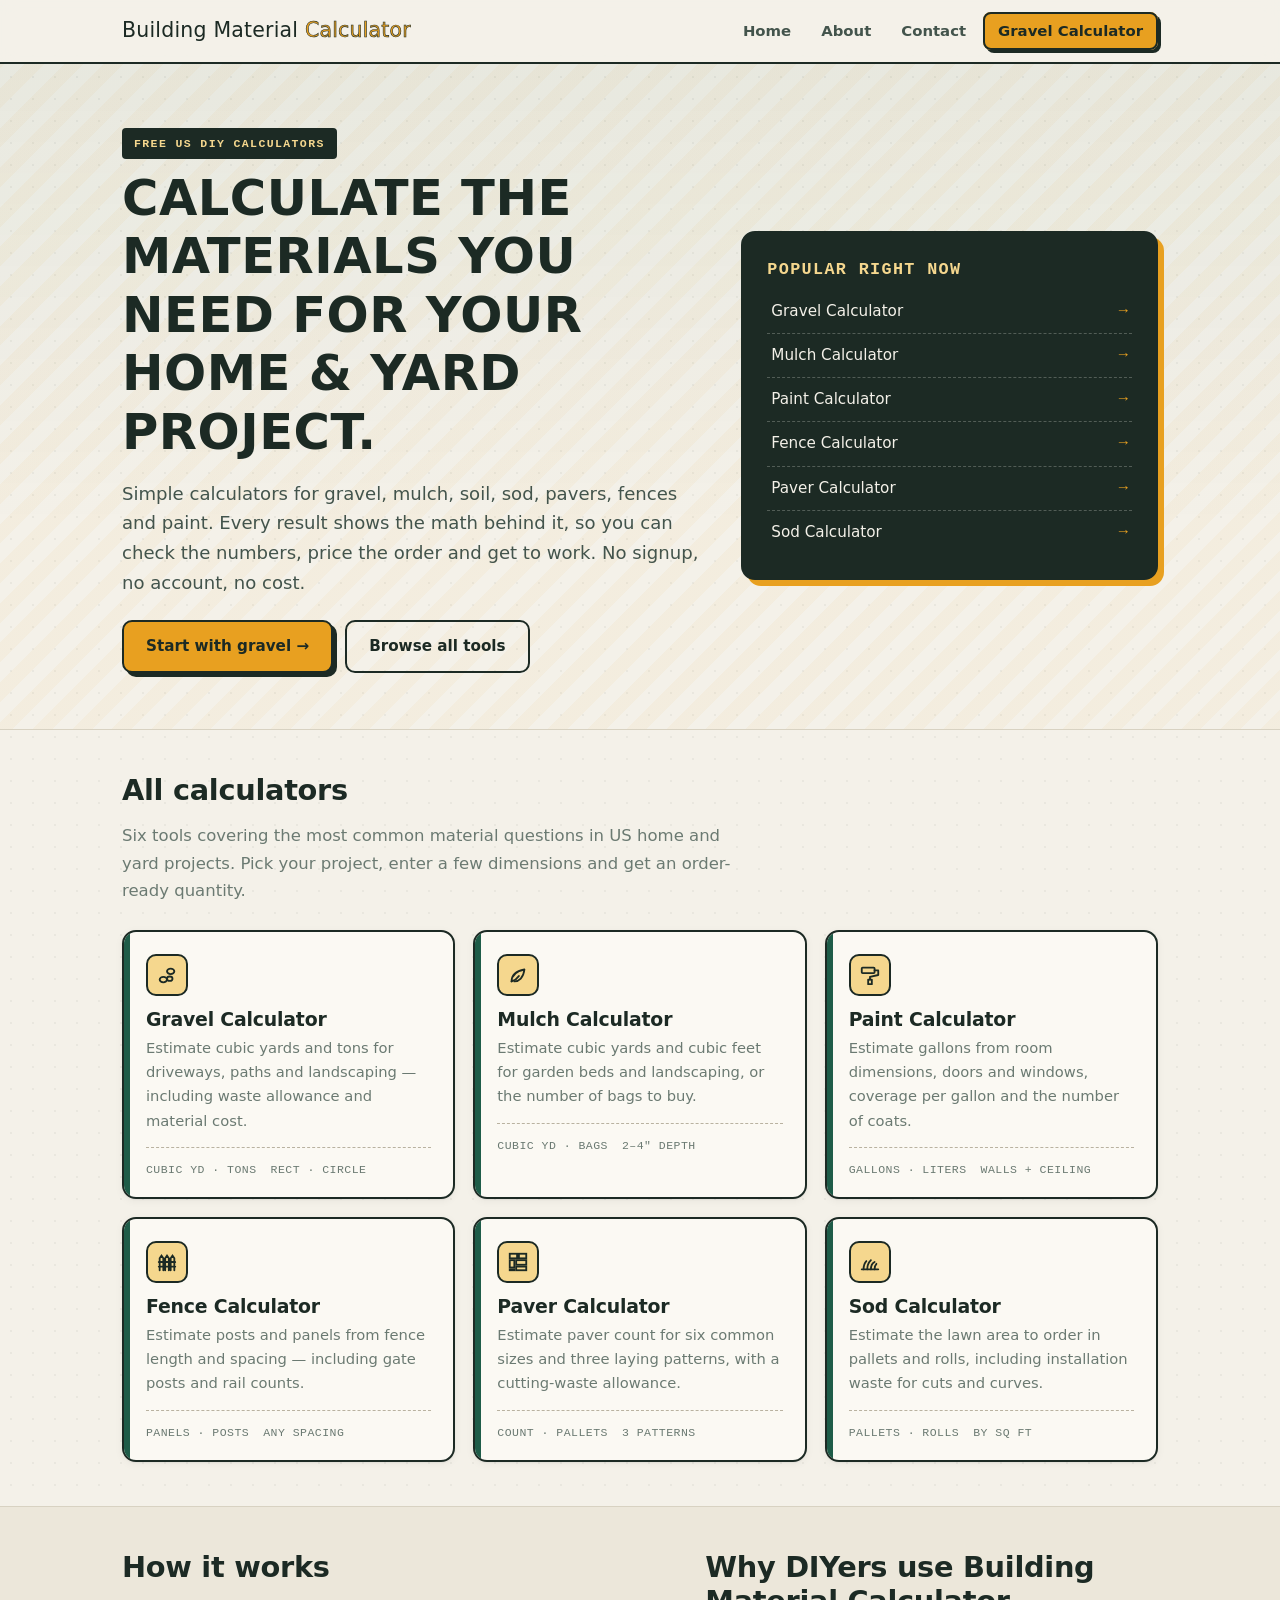
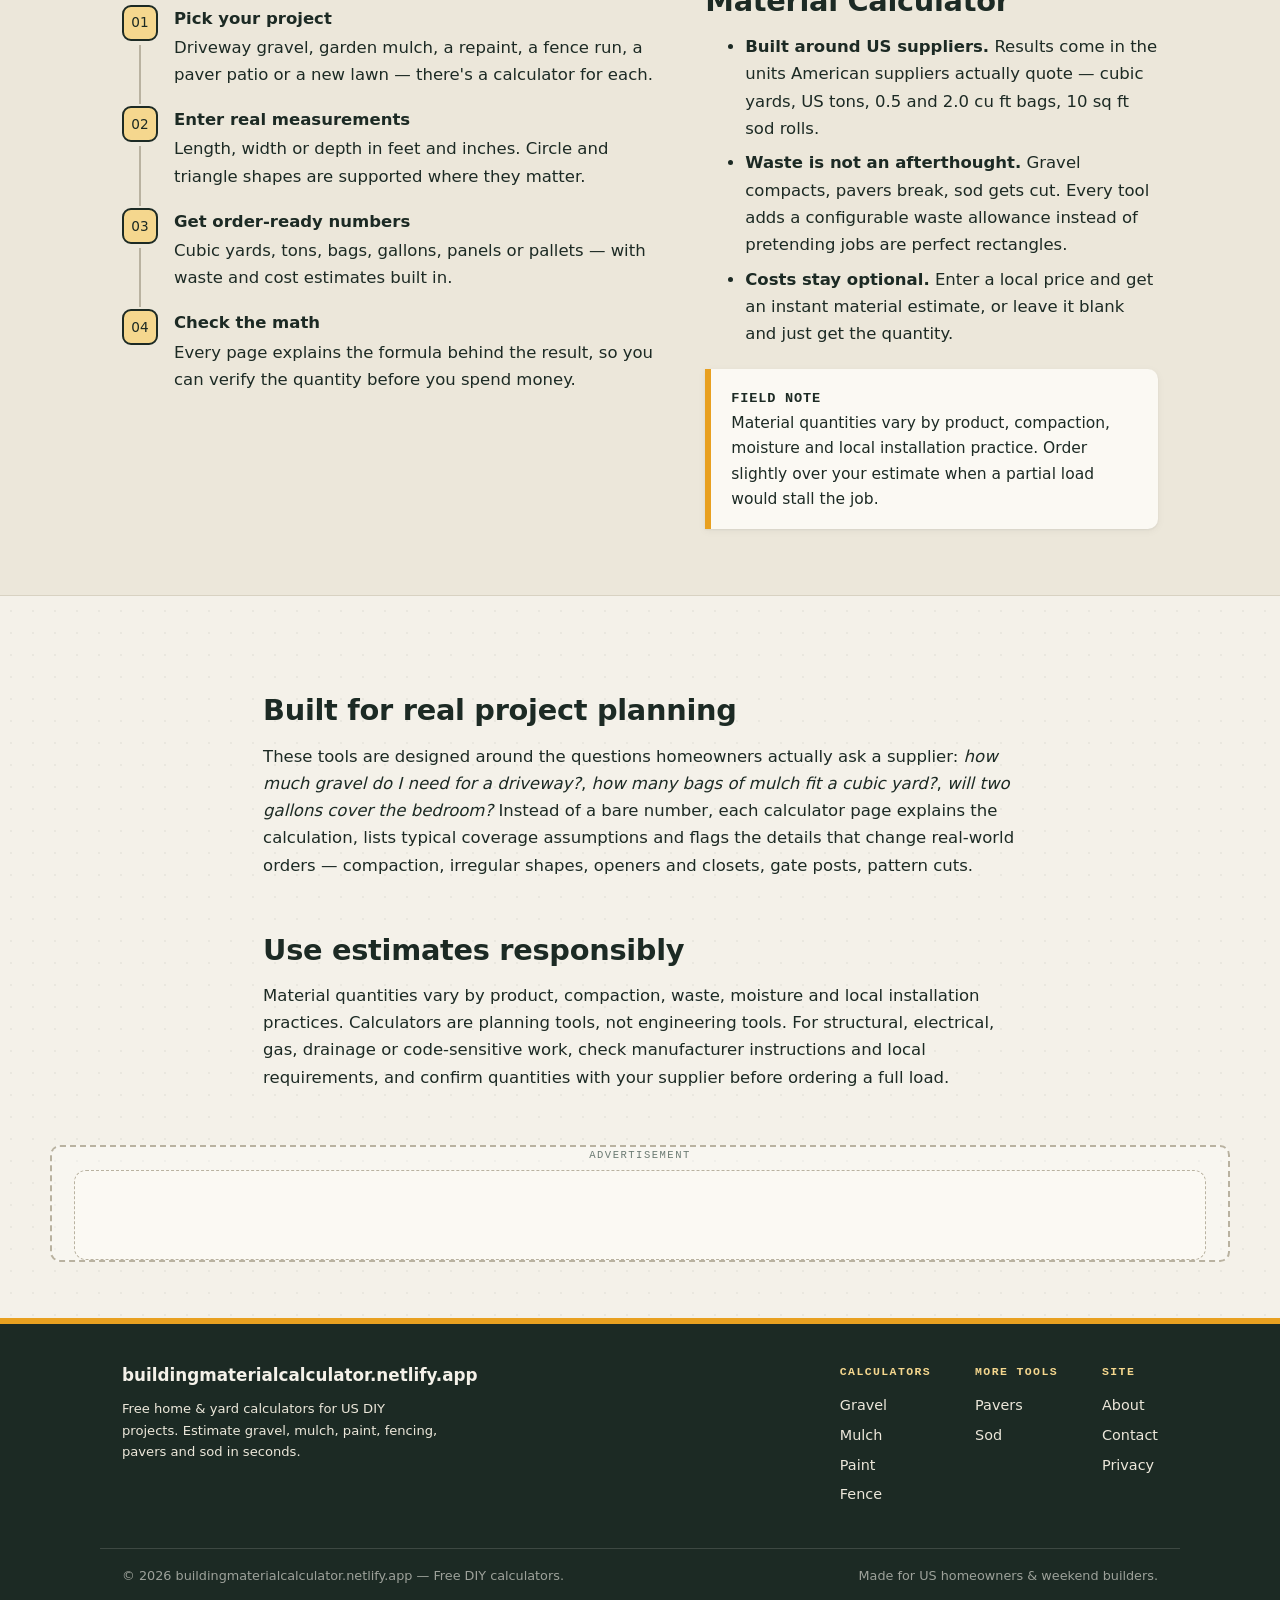
==== commit 19013cb6: "Fix redirecting canonical URLs and internal links" ====
--- a/public/index.html
+++ b/public/index.html
@@ -16,7 +16,7 @@
 <meta name="robots" content="index,follow">
 <meta name="theme-color" content="#1c2a24">
 <meta property="og:type" content="website">
-<meta property="og:site_name" content="buildingmaterialcalculator.netlify.app">
+<meta property="og:site_name" content="Building Material Calculator">
 <meta property="og:title" content="Building Material Calculators | Free DIY Tools">
 <meta property="og:description" content="Free calculators for gravel, mulch, paint, fencing, pavers and sod. Estimate material quantities for home and yard projects in US units.">
 <meta property="og:url" content="https://buildingmaterialcalculator.netlify.app/">
@@ -24,7 +24,7 @@
 <link rel="stylesheet" href="styles.css">
 <link rel="icon" href="data:image/svg+xml,%3Csvg xmlns='http://www.w3.org/2000/svg' viewBox='0 0 32 32'%3E%3Crect width='32' height='32' rx='7' fill='%231c2a24'/%3E%3Ctext x='16' y='22' font-family='sans-serif' font-weight='900' font-size='15' fill='%23e8a020' text-anchor='middle'%3ET%3C/text%3E%3C/svg%3E">
 <script type="application/ld+json">
-{"@context":"https://schema.org","@type":"WebSite","name":"buildingmaterialcalculator.netlify.app","url":"https://buildingmaterialcalculator.netlify.app/","description":"Free home and yard material calculators for US DIY projects.","publisher":{"@type":"Organization","name":"buildingmaterialcalculator.netlify.app","url":"https://buildingmaterialcalculator.netlify.app/"}}
+{"@context":"https://schema.org","@type":"WebSite","name":"Building Material Calculator","url":"https://buildingmaterialcalculator.netlify.app/","description":"Free home and yard material calculators for US DIY projects.","publisher":{"@type":"Organization","name":"Building Material Calculator","url":"https://buildingmaterialcalculator.netlify.app/"}}
 </script>
   <script async src="https://pagead2.googlesyndication.com/pagead/js/adsbygoogle.js?client=ca-pub-XXXXXXXXXXXXXXXX" crossorigin="anonymous"></script>
 </head>
@@ -35,9 +35,9 @@
      <button class="nav-toggle" aria-label="Toggle navigation">MENU</button>
     <ul class="nav-links">
       <li><a href='/'>Home</a></li>
-      <li><a href='/about/'>About</a></li>
-      <li><a href='/contact/'>Contact</a></li>
-      <li><a class='nav-cta' href='/calculators/gravel-calculator/'>Gravel Calculator</a></li>
+      <li><a href='/about'>About</a></li>
+      <li><a href='/contact'>Contact</a></li>
+      <li><a class='nav-cta' href='/calculators/gravel-calculator'>Gravel Calculator</a></li>
     </ul>
   </div>
 </header>
@@ -49,18 +49,18 @@
         <h1>Calculate the materials you need for your home &amp; yard project.</h1>
         <p class="lead">Simple calculators for gravel, mulch, soil, sod, pavers, fences and paint. Every result shows the math behind it, so you can check the numbers, price the order and get to work. No signup, no account, no cost.</p>
         <p style="margin-top:22px;display:flex;gap:12px;flex-wrap:wrap">
-          <a class='btn btn-amber' href='/calculators/gravel-calculator/'>Start with gravel →</a>
+          <a class='btn btn-amber' href='/calculators/gravel-calculator'>Start with gravel →</a>
           <a class="btn btn-ghost" href="#calculators">Browse all tools</a>
         </p>
       </div>
       <aside class="quick-panel rise rise-2" aria-label="Popular calculators">
         <h2>Popular right now</h2>
-        <a href='/calculators/gravel-calculator/'>Gravel Calculator <span class="arrow">→</span></a>
-        <a href='/calculators/mulch-calculator/'>Mulch Calculator <span class="arrow">→</span></a>
-        <a href='/calculators/paint-calculator/'>Paint Calculator <span class="arrow">→</span></a>
-        <a href='/calculators/fence-calculator/'>Fence Calculator <span class="arrow">→</span></a>
-        <a href='/calculators/paver-calculator/'>Paver Calculator <span class="arrow">→</span></a>
-        <a href='/calculators/sod-calculator/'>Sod Calculator <span class="arrow">→</span></a>
+        <a href='/calculators/gravel-calculator'>Gravel Calculator <span class="arrow">→</span></a>
+        <a href='/calculators/mulch-calculator'>Mulch Calculator <span class="arrow">→</span></a>
+        <a href='/calculators/paint-calculator'>Paint Calculator <span class="arrow">→</span></a>
+        <a href='/calculators/fence-calculator'>Fence Calculator <span class="arrow">→</span></a>
+        <a href='/calculators/paver-calculator'>Paver Calculator <span class="arrow">→</span></a>
+        <a href='/calculators/sod-calculator'>Sod Calculator <span class="arrow">→</span></a>
       </aside>
     </div>
   </section>
@@ -70,37 +70,37 @@
       <h2 style="margin-top:0">All calculators</h2>
       <p class="muted" style="max-width:60ch">Six tools covering the most common material questions in US home and yard projects. Pick your project, enter a few dimensions and get an order-ready quantity.</p>
       <div class="grid" style="margin-top:26px">
-        <a class='tool-card rise rise-1' href='/calculators/gravel-calculator/'>
+        <a class='tool-card rise rise-1' href='/calculators/gravel-calculator'>
           <div class="card-ico" aria-hidden="true"><svg viewBox="0 0 24 24" fill="none" stroke="#1c2a24" stroke-width="2" stroke-linecap="round"><ellipse cx="8" cy="17" rx="4" ry="3"/><ellipse cx="16" cy="8" rx="4" ry="3"/><ellipse cx="15" cy="16" rx="3" ry="2.4"/></svg></div>
           <h3>Gravel Calculator</h3>
           <p class="muted">Estimate cubic yards and tons for driveways, paths and landscaping — including waste allowance and material cost.</p>
           <div class="card-meta"><span>CUBIC YD · TONS</span><span>RECT · CIRCLE</span></div>
         </a>
-        <a class='tool-card rise rise-2' href='/calculators/mulch-calculator/'>
+        <a class='tool-card rise rise-2' href='/calculators/mulch-calculator'>
           <div class="card-ico" aria-hidden="true"><svg viewBox="0 0 24 24" fill="none" stroke="#1c2a24" stroke-width="2" stroke-linecap="round" stroke-linejoin="round"><path d="M5 19c0-6 4-11 14-13-1 9-6 13-11 13"/><path d="M5 19c3-1 6-3 8-6"/></svg></div>
           <h3>Mulch Calculator</h3>
           <p class="muted">Estimate cubic yards and cubic feet for garden beds and landscaping, or the number of bags to buy.</p>
           <div class="card-meta"><span>CUBIC YD · BAGS</span><span>2–4″ DEPTH</span></div>
         </a>
-        <a class='tool-card rise rise-3' href='/calculators/paint-calculator/'>
+        <a class='tool-card rise rise-3' href='/calculators/paint-calculator'>
           <div class="card-ico" aria-hidden="true"><svg viewBox="0 0 24 24" fill="none" stroke="#1c2a24" stroke-width="2" stroke-linecap="round" stroke-linejoin="round"><rect x="3" y="4" width="14" height="6" rx="1"/><path d="M17 7h4v5l-9 2v3"/><rect x="10" y="17" width="4" height="5"/></svg></div>
           <h3>Paint Calculator</h3>
           <p class="muted">Estimate gallons from room dimensions, doors and windows, coverage per gallon and the number of coats.</p>
           <div class="card-meta"><span>GALLONS · LITERS</span><span>WALLS + CEILING</span></div>
         </a>
-        <a class='tool-card rise rise-1' href='/calculators/fence-calculator/'>
+        <a class='tool-card rise rise-1' href='/calculators/fence-calculator'>
           <div class="card-ico" aria-hidden="true"><svg viewBox="0 0 24 24" fill="none" stroke="#1c2a24" stroke-width="2" stroke-linecap="round"><path d="M4 21V8l2-3 2 3v13M10 21V8l2-3 2 3v13M16 21V8l2-3 2 3v13M3 12h18M3 17h18"/></svg></div>
           <h3>Fence Calculator</h3>
           <p class="muted">Estimate posts and panels from fence length and spacing — including gate posts and rail counts.</p>
           <div class="card-meta"><span>PANELS · POSTS</span><span>ANY SPACING</span></div>
         </a>
-        <a class='tool-card rise rise-2' href='/calculators/paver-calculator/'>
+        <a class='tool-card rise rise-2' href='/calculators/paver-calculator'>
           <div class="card-ico" aria-hidden="true"><svg viewBox="0 0 24 24" fill="none" stroke="#1c2a24" stroke-width="2"><rect x="3" y="3" width="8" height="5"/><rect x="13" y="3" width="8" height="5"/><rect x="3" y="10" width="5" height="8"/><rect x="10" y="10" width="11" height="5"/><rect x="10" y="17" width="11" height="4"/><rect x="3" y="20" width="5" height="1"/></svg></div>
           <h3>Paver Calculator</h3>
           <p class="muted">Estimate paver count for six common sizes and three laying patterns, with a cutting-waste allowance.</p>
           <div class="card-meta"><span>COUNT · PALLETS</span><span>3 PATTERNS</span></div>
         </a>
-        <a class='tool-card rise rise-3' href='/calculators/sod-calculator/'>
+        <a class='tool-card rise rise-3' href='/calculators/sod-calculator'>
           <div class="card-ico" aria-hidden="true"><svg viewBox="0 0 24 24" fill="none" stroke="#1c2a24" stroke-width="2" stroke-linecap="round" stroke-linejoin="round"><path d="M3 20h18"/><path d="M5 20c0-4 1-7 3-9M9 20c0-5 2-8 4-10M13 20c0-4 2-7 4-8M17 20c0-3 1-5 2-6"/></svg></div>
           <h3>Sod Calculator</h3>
           <p class="muted">Estimate the lawn area to order in pallets and rolls, including installation waste for cuts and curves.</p>
@@ -122,7 +122,7 @@
         </ol>
       </div>
       <div>
-        <h2 style="margin-top:0">Why DIYers use Toolskit</h2>
+        <h2 style="margin-top:0">Why DIYers use Building Material Calculator</h2>
         <ul class="prose" style="margin-top:0">
           <li><strong>Built around US suppliers.</strong> Results come in the units American suppliers actually quote — cubic yards, US tons, 0.5 and 2.0 cu ft bags, 10 sq ft sod rolls.</li>
           <li><strong>Waste is not an afterthought.</strong> Gravel compacts, pavers break, sod gets cut. Every tool adds a configurable waste allowance instead of pretending jobs are perfect rectangles.</li>
@@ -159,21 +159,21 @@
     <div class="footer-cols">
       <div>
         <h4>Calculators</h4>
-        <a href='/calculators/gravel-calculator/'>Gravel</a>
-        <a href='/calculators/mulch-calculator/'>Mulch</a>
-        <a href='/calculators/paint-calculator/'>Paint</a>
-        <a href='/calculators/fence-calculator/'>Fence</a>
+        <a href='/calculators/gravel-calculator'>Gravel</a>
+        <a href='/calculators/mulch-calculator'>Mulch</a>
+        <a href='/calculators/paint-calculator'>Paint</a>
+        <a href='/calculators/fence-calculator'>Fence</a>
       </div>
       <div>
         <h4>More tools</h4>
-        <a href='/calculators/paver-calculator/'>Pavers</a>
-        <a href='/calculators/sod-calculator/'>Sod</a>
+        <a href='/calculators/paver-calculator'>Pavers</a>
+        <a href='/calculators/sod-calculator'>Sod</a>
       </div>
       <div>
         <h4>Site</h4>
-        <a href='/about/'>About</a>
-        <a href='/contact/'>Contact</a>
-        <a href='/privacy/'>Privacy</a>
+        <a href='/about'>About</a>
+        <a href='/contact'>Contact</a>
+        <a href='/privacy'>Privacy</a>
       </div>
     </div>
   </div>
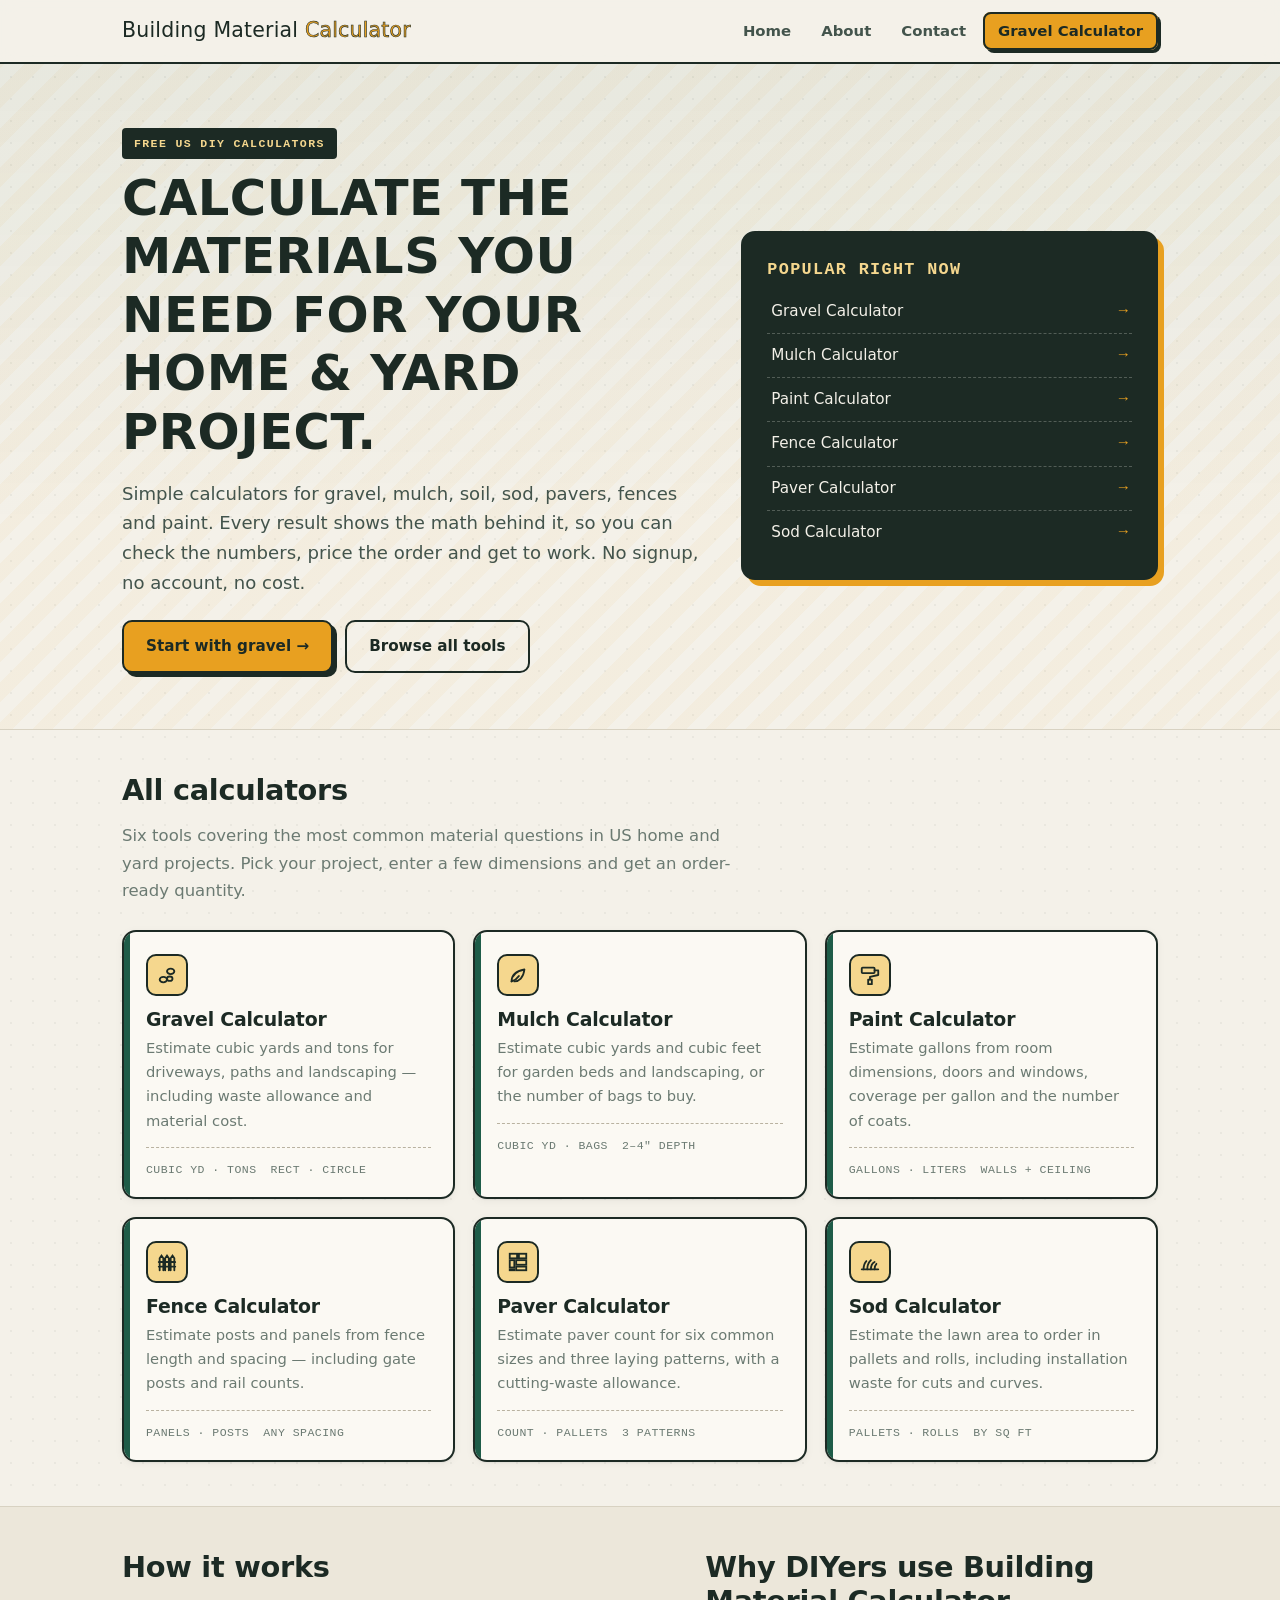
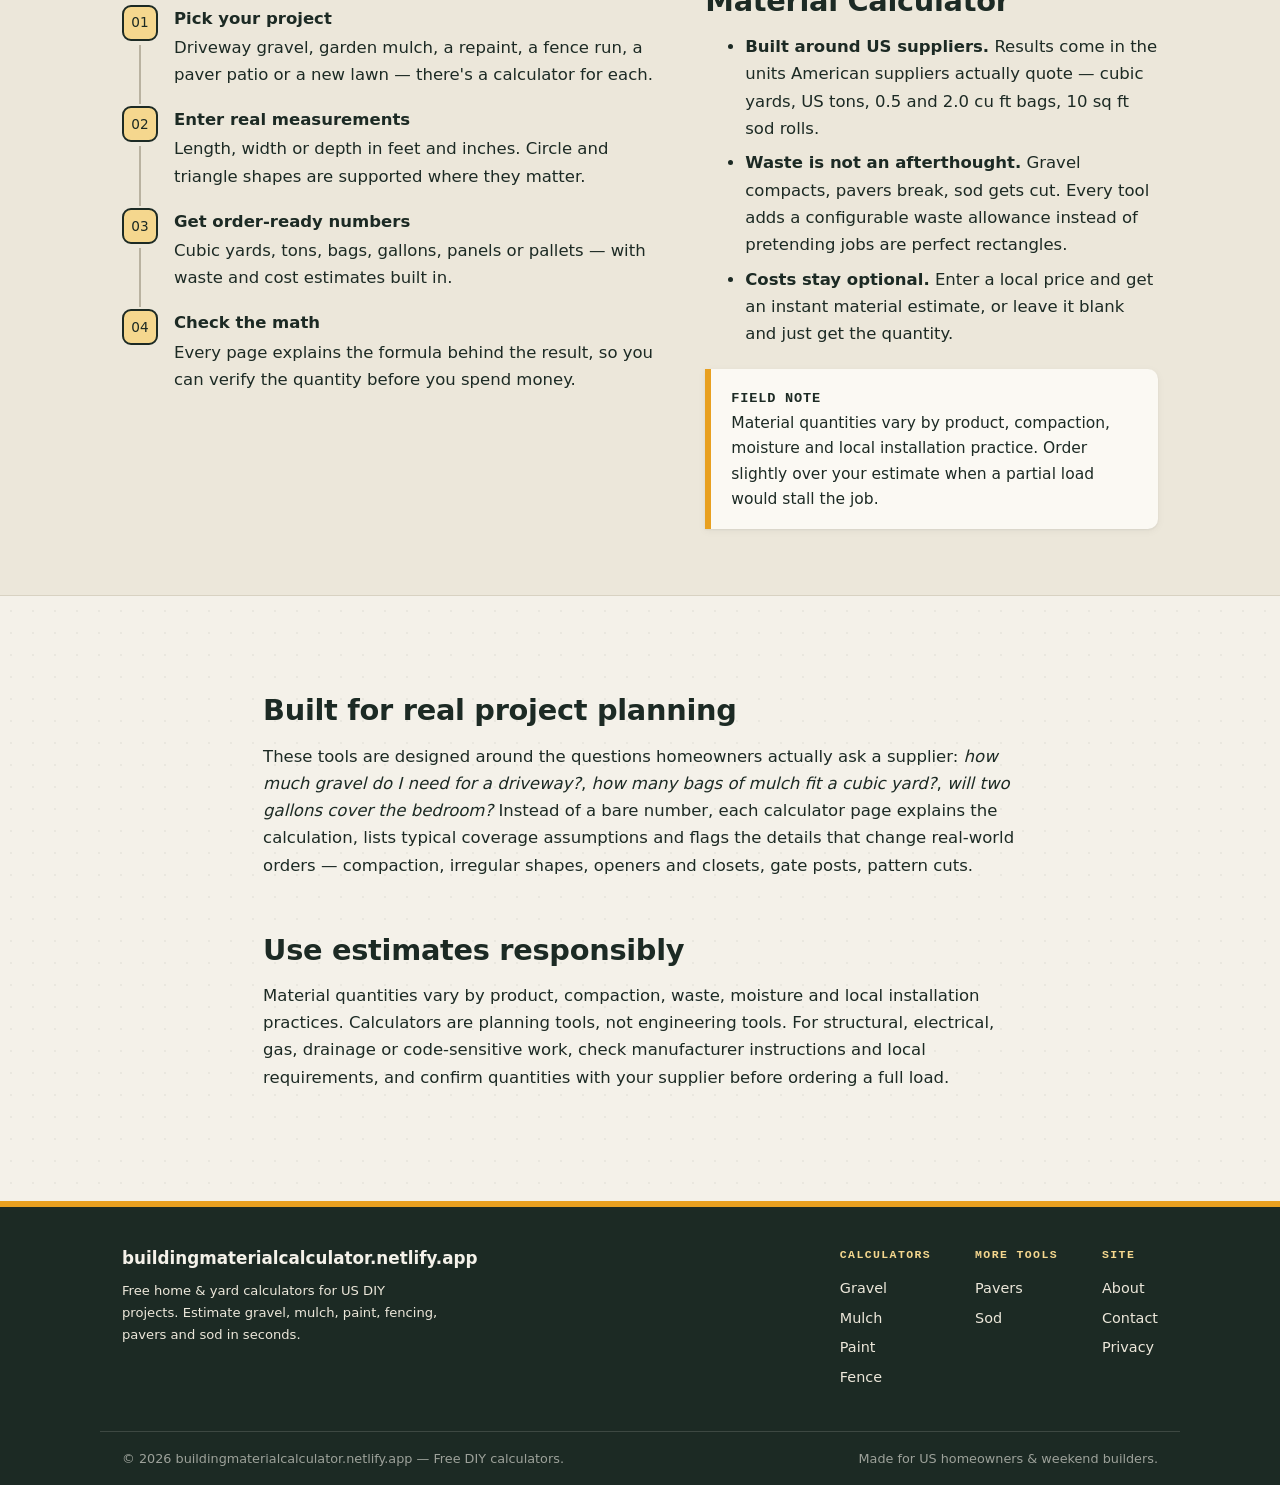
==== commit ec0fa4fc: "Remove placeholder ad code and misleading contact details" ====
--- a/public/index.html
+++ b/public/index.html
@@ -21,12 +21,13 @@
 <meta property="og:description" content="Free calculators for gravel, mulch, paint, fencing, pavers and sod. Estimate material quantities for home and yard projects in US units.">
 <meta property="og:url" content="https://buildingmaterialcalculator.netlify.app/">
 <meta name="twitter:card" content="summary">
+<meta name="twitter:title" content="Building Material Calculators | Free DIY Tools">
+<meta name="twitter:description" content="Free calculators for gravel, mulch, paint, fencing, pavers and sod. Estimate material quantities for home and yard projects in US units.">
 <link rel="stylesheet" href="styles.css">
 <link rel="icon" href="data:image/svg+xml,%3Csvg xmlns='http://www.w3.org/2000/svg' viewBox='0 0 32 32'%3E%3Crect width='32' height='32' rx='7' fill='%231c2a24'/%3E%3Ctext x='16' y='22' font-family='sans-serif' font-weight='900' font-size='15' fill='%23e8a020' text-anchor='middle'%3ET%3C/text%3E%3C/svg%3E">
 <script type="application/ld+json">
 {"@context":"https://schema.org","@type":"WebSite","name":"Building Material Calculator","url":"https://buildingmaterialcalculator.netlify.app/","description":"Free home and yard material calculators for US DIY projects.","publisher":{"@type":"Organization","name":"Building Material Calculator","url":"https://buildingmaterialcalculator.netlify.app/"}}
 </script>
-  <script async src="https://pagead2.googlesyndication.com/pagead/js/adsbygoogle.js?client=ca-pub-XXXXXXXXXXXXXXXX" crossorigin="anonymous"></script>
 </head>
 <body>
 <header class="site-header">
@@ -141,14 +142,6 @@
       <p>Material quantities vary by product, compaction, waste, moisture and local installation practices. Calculators are planning tools, not engineering tools. For structural, electrical, gas, drainage or code-sensitive work, check manufacturer instructions and local requirements, and confirm quantities with your supplier before ordering a full load.</p>
     </div>
   </section>
-
-  <aside class="ad-slot" aria-label="Advertisement">
-    <span class="ad-label">Advertisement</span>
-    <!-- Google AdSense: replace ca-pub-XXXXXXXXXXXXXXXX with your publisher ID in this file and in <head> -->
-    <ins class="adsbygoogle" style="display:block" data-ad-client="ca-pub-XXXXXXXXXXXXXXXX"
-         data-ad-slot="0000000000" data-ad-format="auto" data-full-width-responsive="true"></ins>
-    <script>(adsbygoogle = window.adsbygoogle || []).push({});</script>
-  </aside>
 </main>
 <footer class="footer">
   <div class="wrap footer-inner">
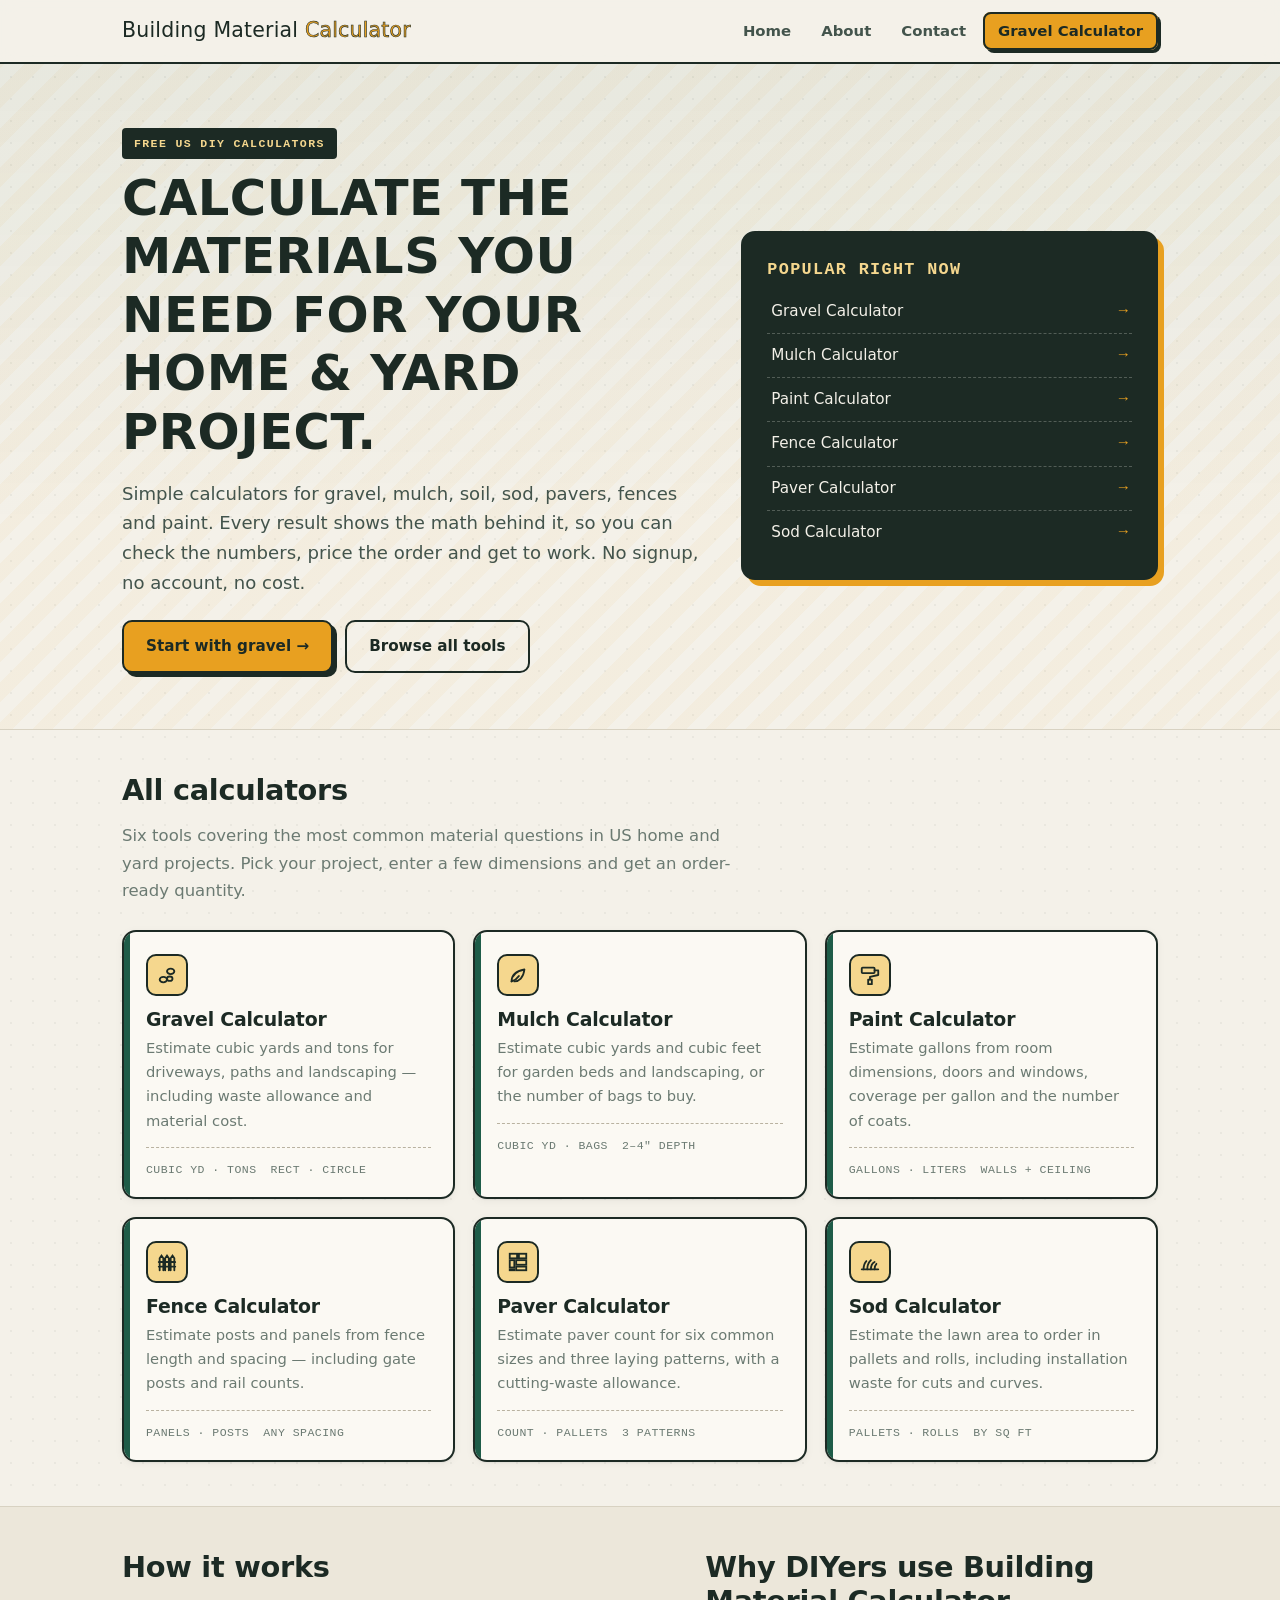
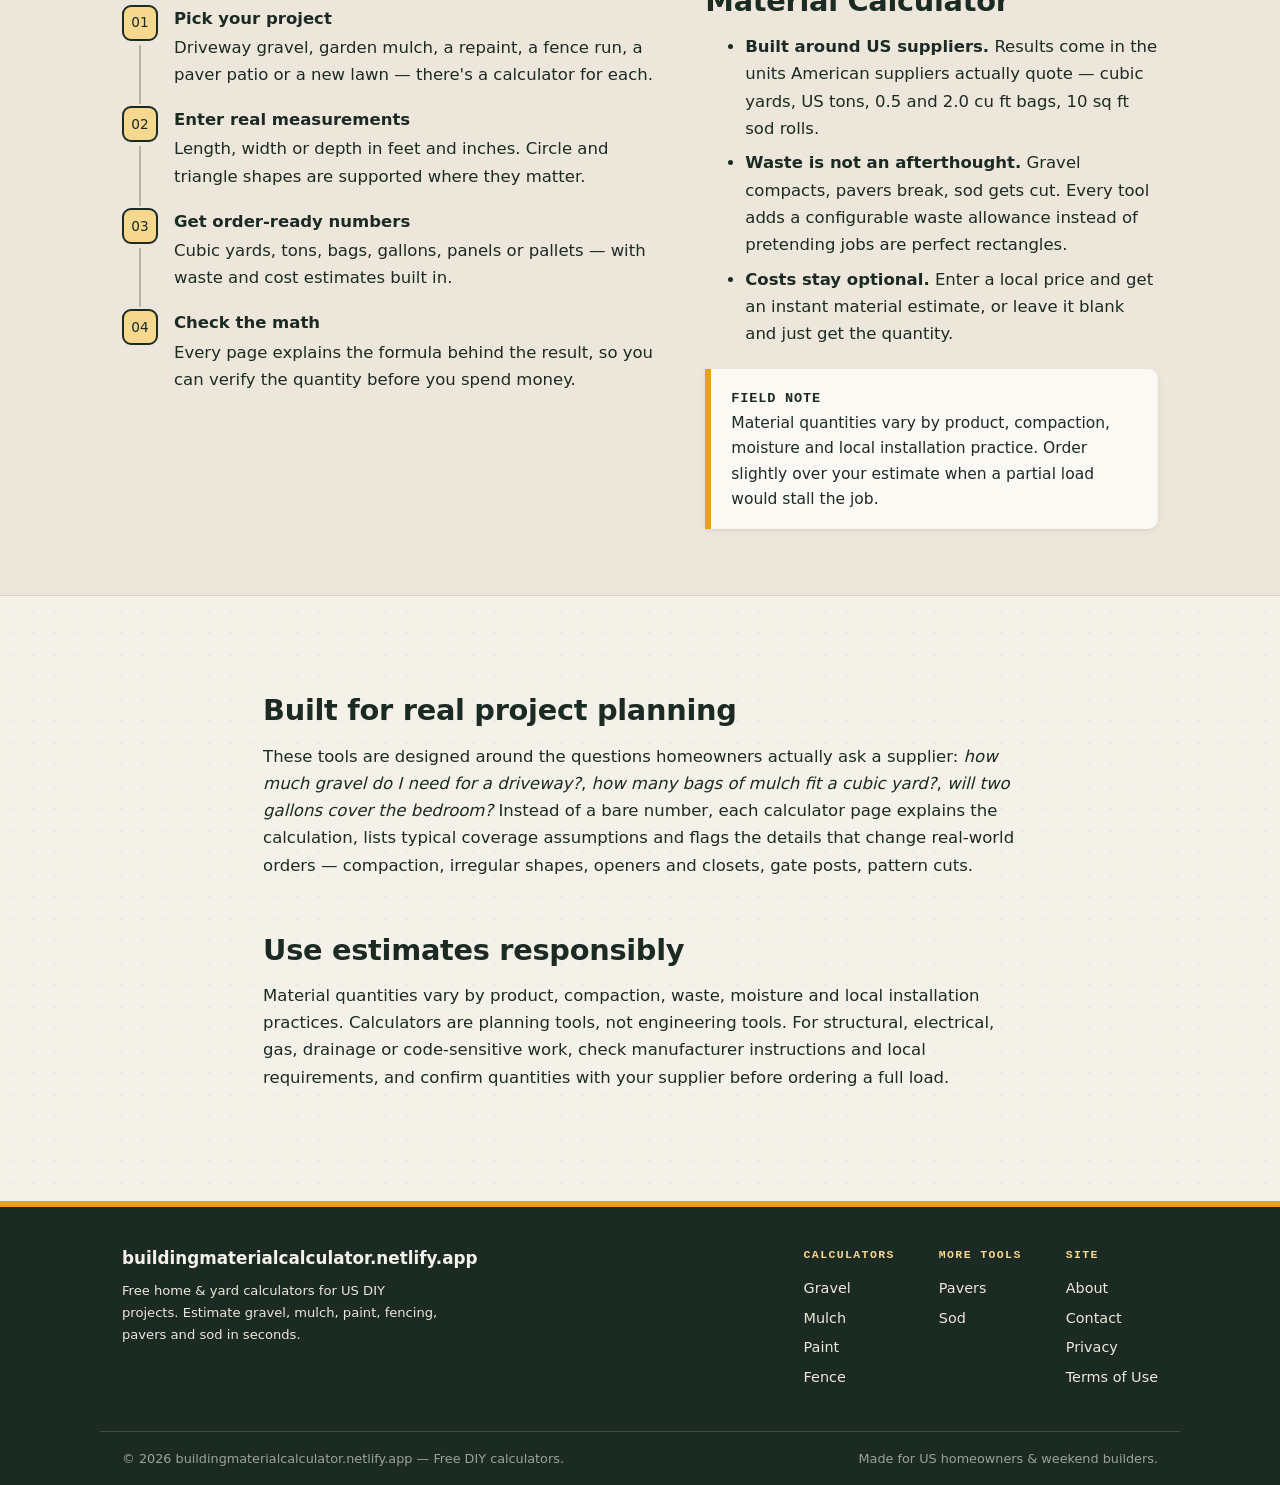
==== commit bd88a023: "Add contact email and improve site policy pages" ====
--- a/public/index.html
+++ b/public/index.html
@@ -167,6 +167,7 @@
         <a href='/about'>About</a>
         <a href='/contact'>Contact</a>
         <a href='/privacy'>Privacy</a>
+        <a href='/terms'>Terms of Use</a>
       </div>
     </div>
   </div>
